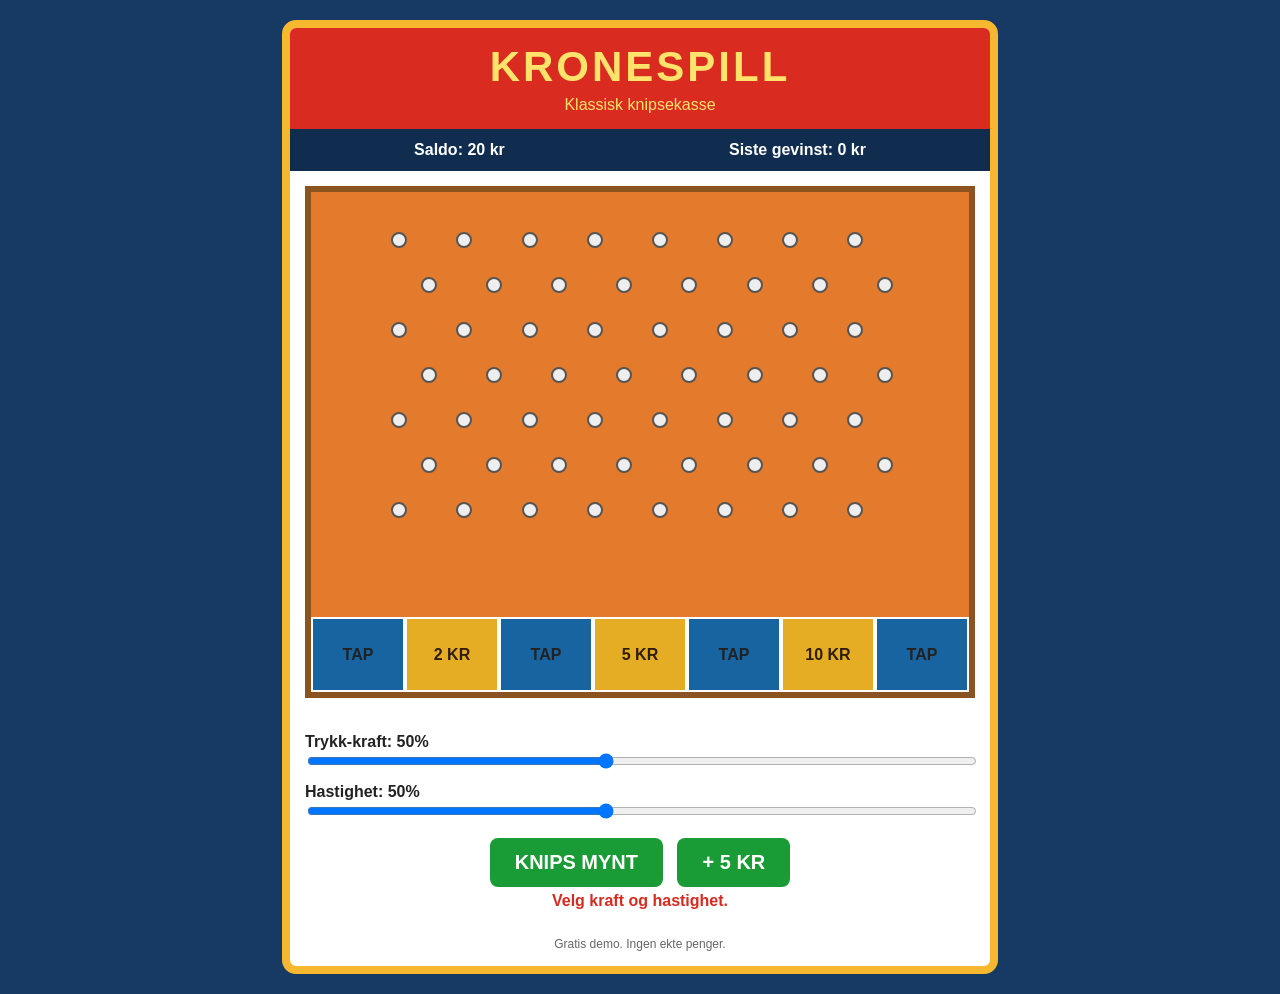
==== index.html @ 7154a2ed "Add files via upload" ====
<!DOCTYPE html>
<html lang="no">
<head>
<meta charset="UTF-8">
<meta name="viewport" content="width=device-width, initial-scale=1.0">
<title>Kronespill</title>
<style>
body{margin:0;background:#163a63;font-family:Arial,sans-serif;color:#fff;text-align:center}
.game{max-width:700px;margin:20px auto;background:#fff;border:8px solid #f5b82e;border-radius:14px;overflow:hidden;color:#222}
header{background:#d92b20;color:#ffe36b;padding:15px}
h1{margin:0;font-size:42px;letter-spacing:3px}
header p{margin:5px 0 0}
.info{display:flex;justify-content:space-around;background:#102d50;color:#fff;padding:12px;font-weight:bold}
.board{position:relative;margin:15px;background:#e47b2c;border:6px solid #8b531f;height:500px;overflow:hidden}
.pegs{position:absolute;left:5%;right:5%;top:35px;height:350px}
.peg{position:absolute;width:12px;height:12px;background:#eee;border:2px solid #555;border-radius:50%}
.coin{position:absolute;width:28px;height:28px;border-radius:50%;background:#e9bd39;border:3px solid #80580d;left:50%;top:15px;margin-left:-17px;display:none;z-index:5;font-size:14px;line-height:28px;color:#694509;font-weight:bold}
.slots{position:absolute;bottom:0;left:0;right:0;height:75px;display:flex}
.slot{flex:1;border:2px solid #fff;background:#1764a0;display:flex;align-items:center;justify-content:center;font-weight:bold;font-size:16px}
.slot.win{background:#e5ad24;color:#301d05}
.controls{padding:10px 15px 20px}
.control{margin:10px 0;text-align:left}
label{font-weight:bold;display:block}
input{width:100%}
button{border:0;border-radius:8px;background:#199b36;color:white;font-size:20px;font-weight:bold;padding:13px 25px;cursor:pointer;margin:5px}
button:hover{background:#147d2c}
button:disabled{background:#888}
#message{min-height:25px;font-weight:bold;color:#d52b20}
.small{font-size:12px;color:#666;padding:0 10px 15px}
</style>
</head>
<body>
<div class="game">
<header>
<h1>KRONESPILL</h1>
<p>Klassisk knipsekasse</p>
</header>

<div class="info">
<div>Saldo: <span id="money">20</span> kr</div>
<div>Siste gevinst: <span id="win">0</span> kr</div>
</div>

<div class="board" id="board">
<div class="pegs" id="pegs"></div>
<div class="coin" id="coin">1</div>
<div class="slots">
<div class="slot">TAP</div>
<div class="slot win">2 KR</div>
<div class="slot">TAP</div>
<div class="slot win">5 KR</div>
<div class="slot">TAP</div>
<div class="slot win">10 KR</div>
<div class="slot">TAP</div>
</div>
</div>

<div class="controls">
<div class="control">
<label for="force">Trykk-kraft: <span id="forceValue">50</span>%</label>
<input id="force" type="range" min="10" max="100" value="50">
</div>
<div class="control">
<label for="speed">Hastighet: <span id="speedValue">50</span>%</label>
<input id="speed" type="range" min="10" max="100" value="50">
</div>
<button id="play">KNIPS MYNT</button>
<button id="add">+ 5 KR</button>
<div id="message">Velg kraft og hastighet.</div>
</div>
<div class="small">Gratis demo. Ingen ekte penger.</div>
</div>

<script>
(function(){
var money=20,busy=false;
var moneyEl=document.getElementById("money");
var winEl=document.getElementById("win");
var msg=document.getElementById("message");
var coin=document.getElementById("coin");
var board=document.getElementById("board");
var force=document.getElementById("force");
var speed=document.getElementById("speed");
var play=document.getElementById("play");

for(var r=0;r<7;r++){
  for(var c=0;c<8;c++){
    var p=document.createElement("div");
    p.className="peg";
    p.style.left=(8+c*11+(r%2?5:0))+"%";
    p.style.top=(r*45+5)+"px";
    document.getElementById("pegs").appendChild(p);
  }
}

function update(){
  moneyEl.innerHTML=money;
  document.getElementById("forceValue").innerHTML=force.value;
  document.getElementById("speedValue").innerHTML=speed.value;
  play.disabled=busy || money<1;
}
force.oninput=speed.oninput=update;

document.getElementById("add").onclick=function(){
  money+=5;
  msg.innerHTML="Du fikk 5 prøvekr.";
  update();
};

play.onclick=function(){
  if(busy||money<1)return;
  money--;
  busy=true;
  winEl.innerHTML="0";
  msg.innerHTML="Mynten er på vei...";
  update();

  var x=50;
  var y=8;
  var vx=(Number(force.value)-50)/10;
  var fall=1.2+(Number(speed.value)/100)*2;
  coin.style.display="block";

  var timer=setInterval(function(){
    x+=vx;
    vx*=0.985;
    y+=fall;

    if(x<4){x=4;vx=Math.abs(vx)*0.7}
    if(x>96){x=96;vx=-Math.abs(vx)*0.7}

    coin.style.left=x+"%";
    coin.style.top=y+"%";

    if(y>=78){
      clearInterval(timer);
      finish(x);
    }
  },25);
};

function finish(x){
  var index=Math.floor(x/100*7);
  if(index<0)index=0;
  if(index>6)index=6;
  var values=[0,2,0,5,0,10,0];
  var value=values[index];
  money+=value;
  winEl.innerHTML=value;
  msg.innerHTML=value>0 ? "Gratulerer! Du vant "+value+" kr." : "TAP – prøv igjen!";
  coin.style.display="none";
  busy=false;
  update();
}

update();
})();
</script>
</body>
</html>
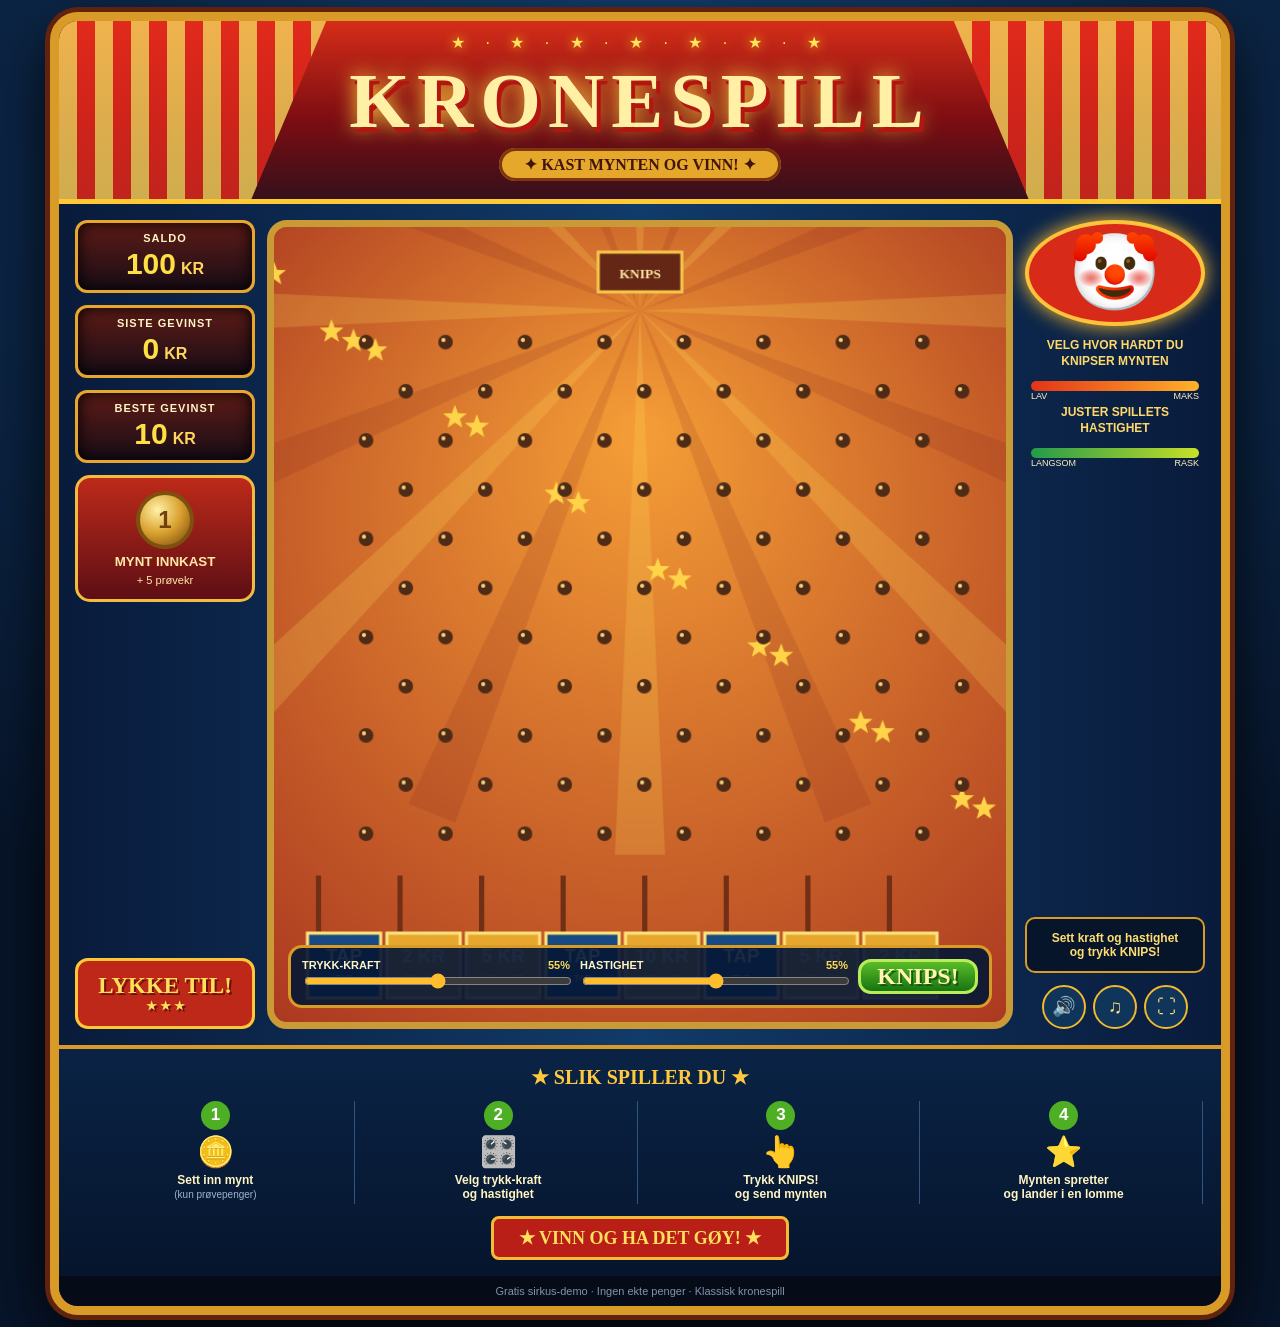
==== commit 59e878c4: "Add files via upload" ====
--- a/index.html
+++ b/index.html
@@ -1,160 +1,70 @@
-<!DOCTYPE html>
+<!doctype html>
 <html lang="no">
 <head>
-<meta charset="UTF-8">
-<meta name="viewport" content="width=device-width, initial-scale=1.0">
-<title>Kronespill</title>
-<style>
-body{margin:0;background:#163a63;font-family:Arial,sans-serif;color:#fff;text-align:center}
-.game{max-width:700px;margin:20px auto;background:#fff;border:8px solid #f5b82e;border-radius:14px;overflow:hidden;color:#222}
-header{background:#d92b20;color:#ffe36b;padding:15px}
-h1{margin:0;font-size:42px;letter-spacing:3px}
-header p{margin:5px 0 0}
-.info{display:flex;justify-content:space-around;background:#102d50;color:#fff;padding:12px;font-weight:bold}
-.board{position:relative;margin:15px;background:#e47b2c;border:6px solid #8b531f;height:500px;overflow:hidden}
-.pegs{position:absolute;left:5%;right:5%;top:35px;height:350px}
-.peg{position:absolute;width:12px;height:12px;background:#eee;border:2px solid #555;border-radius:50%}
-.coin{position:absolute;width:28px;height:28px;border-radius:50%;background:#e9bd39;border:3px solid #80580d;left:50%;top:15px;margin-left:-17px;display:none;z-index:5;font-size:14px;line-height:28px;color:#694509;font-weight:bold}
-.slots{position:absolute;bottom:0;left:0;right:0;height:75px;display:flex}
-.slot{flex:1;border:2px solid #fff;background:#1764a0;display:flex;align-items:center;justify-content:center;font-weight:bold;font-size:16px}
-.slot.win{background:#e5ad24;color:#301d05}
-.controls{padding:10px 15px 20px}
-.control{margin:10px 0;text-align:left}
-label{font-weight:bold;display:block}
-input{width:100%}
-button{border:0;border-radius:8px;background:#199b36;color:white;font-size:20px;font-weight:bold;padding:13px 25px;cursor:pointer;margin:5px}
-button:hover{background:#147d2c}
-button:disabled{background:#888}
-#message{min-height:25px;font-weight:bold;color:#d52b20}
-.small{font-size:12px;color:#666;padding:0 10px 15px}
-</style>
+<meta charset="utf-8">
+<meta name="viewport" content="width=device-width,initial-scale=1">
+<title>Kronespill – Sirkus</title>
+<link rel="stylesheet" href="style.css">
 </head>
 <body>
-<div class="game">
-<header>
-<h1>KRONESPILL</h1>
-<p>Klassisk knipsekasse</p>
-</header>
+<div class="lights"></div>
+<main class="cabinet">
+  <header class="marquee">
+    <div class="tent"></div>
+    <div class="bulbs">★ · ★ · ★ · ★ · ★ · ★ · ★</div>
+    <h1>KRONESPILL</h1>
+    <div class="subtitle">✦ KAST MYNTEN OG VINN! ✦</div>
+  </header>
 
-<div class="info">
-<div>Saldo: <span id="money">20</span> kr</div>
-<div>Siste gevinst: <span id="win">0</span> kr</div>
-</div>
+  <section class="content">
+    <aside class="side left">
+      <div class="display-card"><span>SALDO</span><b id="balance">100</b><em>KR</em></div>
+      <div class="display-card"><span>SISTE GEVINST</span><b id="lastWin">0</b><em>KR</em></div>
+      <div class="display-card"><span>BESTE GEVINST</span><b id="bestWin">10</b><em>KR</em></div>
+      <button class="coinbox" id="addCoin">
+        <span class="coin-icon">1</span>
+        <strong>MYNT INNKAST</strong>
+        <small>+ 5 prøvekr</small>
+      </button>
+      <div class="luck">LYKKE TIL!<small>★ ★ ★</small></div>
+    </aside>
 
-<div class="board" id="board">
-<div class="pegs" id="pegs"></div>
-<div class="coin" id="coin">1</div>
-<div class="slots">
-<div class="slot">TAP</div>
-<div class="slot win">2 KR</div>
-<div class="slot">TAP</div>
-<div class="slot win">5 KR</div>
-<div class="slot">TAP</div>
-<div class="slot win">10 KR</div>
-<div class="slot">TAP</div>
-</div>
-</div>
+    <section class="board-area">
+      <canvas id="board" width="700" height="760"></canvas>
+      <div class="board-controls">
+        <label>TRYKK-KRAFT <output id="forceOut">55%</output>
+          <input id="force" type="range" min="10" max="100" value="55">
+        </label>
+        <label>HASTIGHET <output id="speedOut">55%</output>
+          <input id="speed" type="range" min="10" max="100" value="55">
+        </label>
+        <button id="knips">KNIPS!</button>
+      </div>
+    </section>
 
-<div class="controls">
-<div class="control">
-<label for="force">Trykk-kraft: <span id="forceValue">50</span>%</label>
-<input id="force" type="range" min="10" max="100" value="50">
-</div>
-<div class="control">
-<label for="speed">Hastighet: <span id="speedValue">50</span>%</label>
-<input id="speed" type="range" min="10" max="100" value="50">
-</div>
-<button id="play">KNIPS MYNT</button>
-<button id="add">+ 5 KR</button>
-<div id="message">Velg kraft og hastighet.</div>
-</div>
-<div class="small">Gratis demo. Ingen ekte penger.</div>
-</div>
+    <aside class="side right">
+      <div class="clown" aria-hidden="true">🤡</div>
+      <div class="help">VELG HVOR HARDT DU<br>KNIPSER MYNTEN</div>
+      <div class="meter"><span>LAV</span><span>MAKS</span></div>
+      <div class="help">JUSTER SPILLETS<br>HASTIGHET</div>
+      <div class="meter green"><span>LANGSOM</span><span>RASK</span></div>
+      <div class="status" id="status">Sett kraft og hastighet<br>og trykk KNIPS!</div>
+      <div class="icons"><button id="sound">🔊</button><button id="music">♫</button><button id="full">⛶</button></div>
+    </aside>
+  </section>
 
-<script>
-(function(){
-var money=20,busy=false;
-var moneyEl=document.getElementById("money");
-var winEl=document.getElementById("win");
-var msg=document.getElementById("message");
-var coin=document.getElementById("coin");
-var board=document.getElementById("board");
-var force=document.getElementById("force");
-var speed=document.getElementById("speed");
-var play=document.getElementById("play");
-
-for(var r=0;r<7;r++){
-  for(var c=0;c<8;c++){
-    var p=document.createElement("div");
-    p.className="peg";
-    p.style.left=(8+c*11+(r%2?5:0))+"%";
-    p.style.top=(r*45+5)+"px";
-    document.getElementById("pegs").appendChild(p);
-  }
-}
-
-function update(){
-  moneyEl.innerHTML=money;
-  document.getElementById("forceValue").innerHTML=force.value;
-  document.getElementById("speedValue").innerHTML=speed.value;
-  play.disabled=busy || money<1;
-}
-force.oninput=speed.oninput=update;
-
-document.getElementById("add").onclick=function(){
-  money+=5;
-  msg.innerHTML="Du fikk 5 prøvekr.";
-  update();
-};
-
-play.onclick=function(){
-  if(busy||money<1)return;
-  money--;
-  busy=true;
-  winEl.innerHTML="0";
-  msg.innerHTML="Mynten er på vei...";
-  update();
-
-  var x=50;
-  var y=8;
-  var vx=(Number(force.value)-50)/10;
-  var fall=1.2+(Number(speed.value)/100)*2;
-  coin.style.display="block";
-
-  var timer=setInterval(function(){
-    x+=vx;
-    vx*=0.985;
-    y+=fall;
-
-    if(x<4){x=4;vx=Math.abs(vx)*0.7}
-    if(x>96){x=96;vx=-Math.abs(vx)*0.7}
-
-    coin.style.left=x+"%";
-    coin.style.top=y+"%";
-
-    if(y>=78){
-      clearInterval(timer);
-      finish(x);
-    }
-  },25);
-};
-
-function finish(x){
-  var index=Math.floor(x/100*7);
-  if(index<0)index=0;
-  if(index>6)index=6;
-  var values=[0,2,0,5,0,10,0];
-  var value=values[index];
-  money+=value;
-  winEl.innerHTML=value;
-  msg.innerHTML=value>0 ? "Gratulerer! Du vant "+value+" kr." : "TAP – prøv igjen!";
-  coin.style.display="none";
-  busy=false;
-  update();
-}
-
-update();
-})();
-</script>
+  <section class="howto">
+    <h2>★ SLIK SPILLER DU ★</h2>
+    <div class="steps">
+      <div><b>1</b><span>🪙</span><p>Sett inn mynt<br><small>(kun prøvepenger)</small></p></div>
+      <div><b>2</b><span>🎛️</span><p>Velg trykk-kraft<br>og hastighet</p></div>
+      <div><b>3</b><span>👆</span><p>Trykk KNIPS!<br>og send mynten</p></div>
+      <div><b>4</b><span>⭐</span><p>Mynten spretter<br>og lander i en lomme</p></div>
+    </div>
+    <div class="fun">★ VINN OG HA DET GØY! ★</div>
+  </section>
+  <footer>Gratis sirkus-demo · Ingen ekte penger · Klassisk kronespill</footer>
+</main>
+<script src="game.js"></script>
 </body>
 </html>
--- a/style.css
+++ b/style.css
@@ -0,0 +1 @@
+*{box-sizing:border-box}body{margin:0;background:radial-gradient(circle at 50% 15%,#174d88,#07152b 70%);color:#fff4c4;font-family:Arial,sans-serif;padding:12px;min-height:100vh}.cabinet{max-width:1180px;margin:auto;background:#07172e;border:9px solid #d99b27;border-radius:28px;box-shadow:0 0 0 5px #61220e,0 20px 70px #000;overflow:hidden}.marquee{position:relative;text-align:center;padding:12px 12px 18px;background:linear-gradient(#d52d18,#7d0d12 55%,#35101b);border-bottom:5px solid #ffc936}.marquee:before,.marquee:after{content:"";position:absolute;top:0;width:23%;height:100%;background:repeating-linear-gradient(90deg,#f6d45b 0 18px,#e3291c 18px 36px);opacity:.8}.marquee:before{left:0;clip-path:polygon(0 0,100% 0,72% 100%,0 100%)}.marquee:after{right:0;clip-path:polygon(0 0,100% 0,100% 100%,28% 100%)}.bulbs{position:relative;z-index:2;color:#ffe35a;text-shadow:0 0 12px #ffd21f;letter-spacing:8px}.marquee h1{position:relative;z-index:2;margin:4px 0 2px;font:900 clamp(40px,8vw,78px) Georgia,serif;letter-spacing:7px;color:#fff0a6;text-shadow:4px 5px 0 #b31611,0 0 20px #ffde42}.subtitle{position:relative;z-index:2;display:inline-block;background:#e5a82b;color:#42150c;padding:7px 25px;border-radius:30px;font:bold 16px Georgia;box-shadow:inset 0 0 0 3px #7e360f}.content{display:grid;grid-template-columns:180px minmax(400px,1fr) 180px;gap:12px;padding:16px;background:linear-gradient(90deg,#091b3b,#113b69,#091b3b)}.side{display:flex;flex-direction:column;gap:12px}.display-card{background:linear-gradient(#5e1c17,#170c16);border:3px solid #e7a72e;border-radius:12px;padding:9px;text-align:center;box-shadow:inset 0 0 15px #000}.display-card span{display:block;font-size:11px;font-weight:bold;letter-spacing:1px}.display-card b{font-size:30px;color:#ffe044;display:inline-block;margin-top:3px}.display-card em{font-style:normal;font-weight:bold;color:#ffd65b;margin-left:5px}.coinbox{border:3px solid #f2bd3e;border-radius:15px;background:linear-gradient(#bd2a19,#5d0e15);color:#ffe9a6;padding:13px;cursor:pointer}.coinbox strong{display:block;margin-top:5px}.coinbox small{display:block;margin-top:5px}.coin-icon{display:grid;place-items:center;margin:auto;width:58px;height:58px;border-radius:50%;background:radial-gradient(circle at 35% 30%,#fff2a7,#d89f2d 50%,#70400b);border:4px solid #7e5010;color:#71410c;font:bold 24px Arial}.luck{margin-top:auto;text-align:center;padding:12px;background:#bd2818;border:3px solid #ffc737;border-radius:13px;font:bold 23px Georgia;color:#ffe05b;text-shadow:2px 2px #70100d}.luck small{display:block;font-size:12px}.board-area{position:relative;background:#d27b2d;border:7px solid #c99a35;border-radius:20px;overflow:hidden;box-shadow:inset 0 0 25px #3d1a0c}.board-area canvas{display:block;width:100%;height:auto;background:#d77a2c}.board-controls{position:absolute;left:14px;right:14px;bottom:14px;display:grid;grid-template-columns:1fr 1fr 120px;gap:10px;padding:11px;background:#061735e8;border:3px solid #d99b27;border-radius:14px}.board-controls label{font-weight:bold;font-size:11px}.board-controls output{float:right;color:#ffdb55}.board-controls input{width:100%;accent-color:#ffbd2e}.board-controls button{background:linear-gradient(#58bd28,#187312);border:3px solid #b9ec58;color:#fff5ad;border-radius:13px;font:bold 24px Georgia;cursor:pointer;text-shadow:2px 2px #18590d}.board-controls button:disabled{opacity:.45}.clown{font-size:75px;text-align:center;background:#d72a19;border:4px solid #ffc23b;border-radius:50%;padding:5px;box-shadow:0 0 20px #ffbf2d}.help{text-align:center;font-weight:bold;font-size:12px;line-height:1.3;color:#ffd86c}.meter{height:8px;background:#b7261a;border:2px solid #f3b32c;border-radius:8px;display:flex;justify-content:space-between;margin:0 6px 2px;font-size:9px;padding-top:10px;border:0;background:linear-gradient(90deg,#e33418,#ffb22a)}.meter.green{background:linear-gradient(90deg,#239b49,#c8df28)}.status{margin-top:auto;text-align:center;padding:12px;background:#07152b;border:2px solid #d99b27;border-radius:10px;color:#ffdd71;font-weight:bold;font-size:12px}.icons{display:flex;justify-content:center;gap:7px}.icons button{width:44px;height:44px;border-radius:50%;border:2px solid #f4b92d;background:#10355b;color:#ffe07a;font-size:19px;cursor:pointer}.howto{background:linear-gradient(#0a2345,#06152d);border-top:4px solid #d99b27;padding:16px 18px;text-align:center}.howto h2{margin:0 0 12px;color:#ffc83d;font:700 20px Georgia}.steps{display:grid;grid-template-columns:repeat(4,1fr);gap:5px}.steps>div{border-right:1px solid #31557d;position:relative}.steps b{display:inline-grid;place-items:center;width:29px;height:29px;border-radius:50%;background:#4eaf24;color:#fff;font-size:17px}.steps span{display:block;font-size:30px;margin:4px}.steps p{margin:3px;font-weight:bold;font-size:12px}.steps small{font-weight:normal;color:#9fb4cc}.fun{display:inline-block;margin-top:12px;background:#b91f17;border:3px solid #f2bc37;border-radius:8px;padding:8px 25px;color:#ffe05c;font:bold 18px Georgia}footer{text-align:center;background:#050c18;color:#8294ab;padding:9px;font-size:11px}@media(max-width:850px){.content{grid-template-columns:1fr}.side{display:grid;grid-template-columns:repeat(3,1fr)}.coinbox,.luck{grid-column:span 3}.clown{display:none}.status{margin-top:0}.steps{grid-template-columns:repeat(2,1fr)}.board-controls{grid-template-columns:1fr 1fr}.board-controls button{grid-column:span 2}}@media(max-width:520px){.content{padding:8px}.side{grid-template-columns:1fr 1fr}.display-card:nth-child(3){grid-column:span 2}.steps{grid-template-columns:1fr 1fr}.marquee h1{letter-spacing:2px}.board-controls{position:relative;left:auto;right:auto;bottom:auto;margin:8px}.board-area canvas{min-height:500px;object-fit:cover}.board-controls label{font-size:10px}}
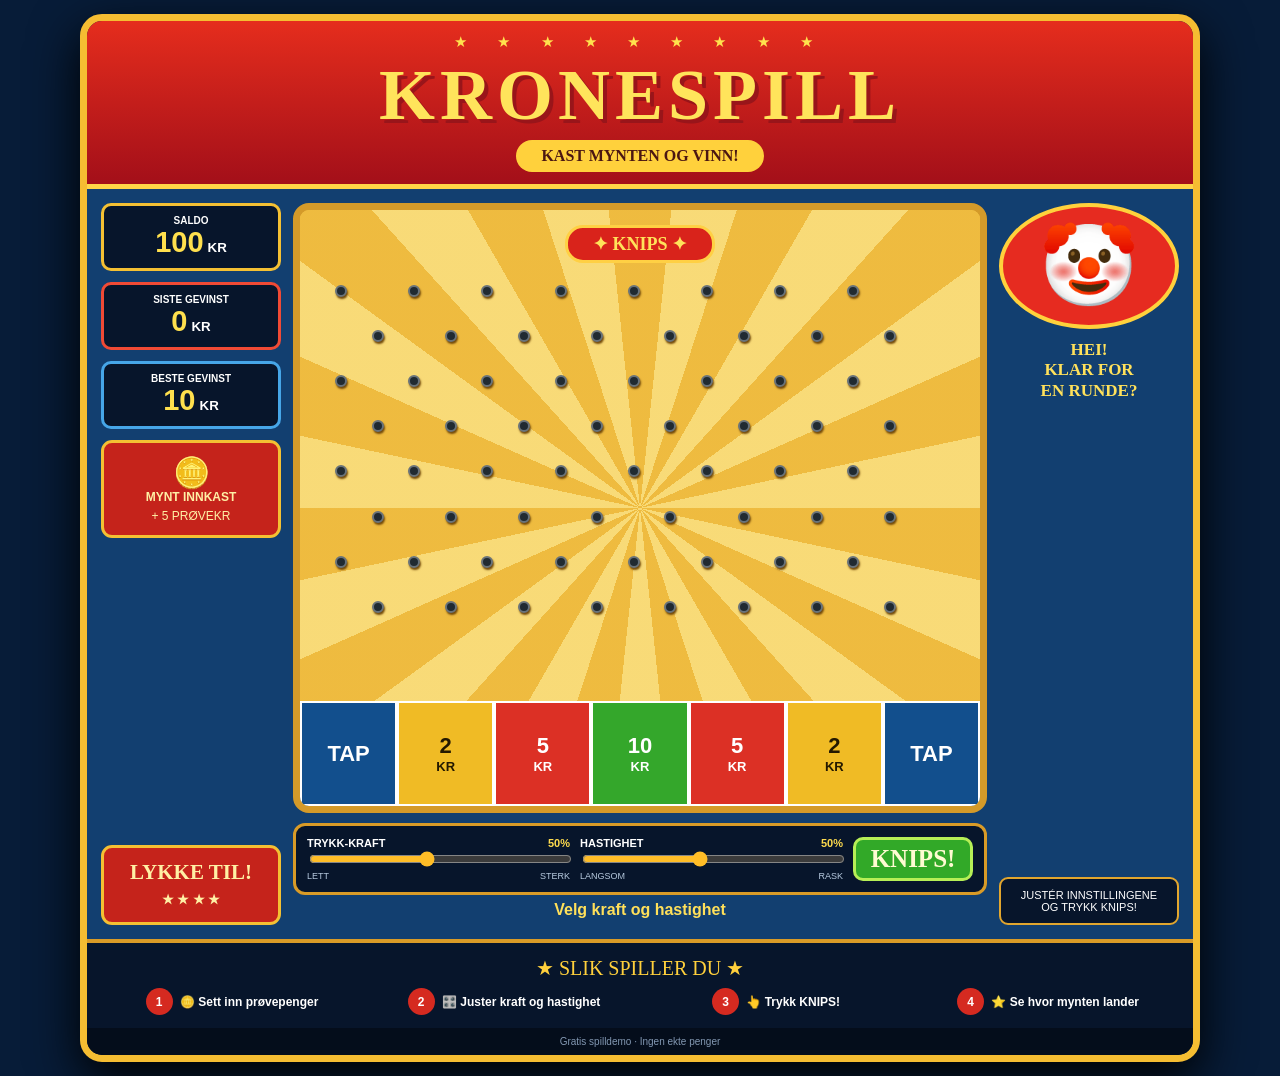
==== commit c0a52f4a: "Add files via upload" ====
--- a/index.html
+++ b/index.html
@@ -2,68 +2,70 @@
 <html lang="no">
 <head>
 <meta charset="utf-8">
-<meta name="viewport" content="width=device-width,initial-scale=1">
+<meta name="viewport" content="width=device-width, initial-scale=1">
 <title>Kronespill – Sirkus</title>
 <link rel="stylesheet" href="style.css">
 </head>
 <body>
-<div class="lights"></div>
-<main class="cabinet">
+<main class="machine">
   <header class="marquee">
-    <div class="tent"></div>
-    <div class="bulbs">★ · ★ · ★ · ★ · ★ · ★ · ★</div>
+    <div class="bulbs">★ ★ ★ ★ ★ ★ ★ ★ ★</div>
     <h1>KRONESPILL</h1>
-    <div class="subtitle">✦ KAST MYNTEN OG VINN! ✦</div>
+    <div class="ribbon">KAST MYNTEN OG VINN!</div>
   </header>
 
-  <section class="content">
-    <aside class="side left">
-      <div class="display-card"><span>SALDO</span><b id="balance">100</b><em>KR</em></div>
-      <div class="display-card"><span>SISTE GEVINST</span><b id="lastWin">0</b><em>KR</em></div>
-      <div class="display-card"><span>BESTE GEVINST</span><b id="bestWin">10</b><em>KR</em></div>
-      <button class="coinbox" id="addCoin">
-        <span class="coin-icon">1</span>
-        <strong>MYNT INNKAST</strong>
-        <small>+ 5 prøvekr</small>
-      </button>
-      <div class="luck">LYKKE TIL!<small>★ ★ ★</small></div>
+  <div class="layout">
+    <aside class="panel left">
+      <div class="score"><span>SALDO</span><strong id="money">100</strong><small>KR</small></div>
+      <div class="score red"><span>SISTE GEVINST</span><strong id="win">0</strong><small>KR</small></div>
+      <div class="score blue"><span>BESTE GEVINST</span><strong id="best">10</strong><small>KR</small></div>
+      <button id="add" class="coinButton">🪙<b>MYNT INNKAST</b><small>+ 5 PRØVEKR</small></button>
+      <div class="luck">LYKKE TIL!<br><span>★ ★ ★ ★</span></div>
     </aside>
 
-    <section class="board-area">
-      <canvas id="board" width="700" height="760"></canvas>
-      <div class="board-controls">
-        <label>TRYKK-KRAFT <output id="forceOut">55%</output>
-          <input id="force" type="range" min="10" max="100" value="55">
-        </label>
-        <label>HASTIGHET <output id="speedOut">55%</output>
-          <input id="speed" type="range" min="10" max="100" value="55">
-        </label>
-        <button id="knips">KNIPS!</button>
+    <section class="game">
+      <div class="board" id="board">
+        <div class="title">✦ KNIPS ✦</div>
+        <div id="pegs"></div>
+        <div id="coin">1</div>
+        <div class="slots">
+          <div>TAP</div><div class="yellow">2<br><small>KR</small></div>
+          <div class="redslot">5<br><small>KR</small></div><div class="green">10<br><small>KR</small></div>
+          <div class="redslot">5<br><small>KR</small></div><div class="yellow">2<br><small>KR</small></div><div>TAP</div>
+        </div>
       </div>
+
+      <div class="controls">
+        <div class="slider">
+          <label>TRYKK-KRAFT <output id="forceValue">50%</output></label>
+          <input id="force" type="range" min="10" max="100" value="50">
+          <small>LETT <span>STERK</span></small>
+        </div>
+        <div class="slider">
+          <label>HASTIGHET <output id="speedValue">50%</output></label>
+          <input id="speed" type="range" min="10" max="100" value="50">
+          <small>LANGSOM <span>RASK</span></small>
+        </div>
+        <button id="play" class="knips">KNIPS!</button>
+      </div>
+      <div id="message" class="message">Velg kraft og hastighet</div>
     </section>
 
-    <aside class="side right">
-      <div class="clown" aria-hidden="true">🤡</div>
-      <div class="help">VELG HVOR HARDT DU<br>KNIPSER MYNTEN</div>
-      <div class="meter"><span>LAV</span><span>MAKS</span></div>
-      <div class="help">JUSTER SPILLETS<br>HASTIGHET</div>
-      <div class="meter green"><span>LANGSOM</span><span>RASK</span></div>
-      <div class="status" id="status">Sett kraft og hastighet<br>og trykk KNIPS!</div>
-      <div class="icons"><button id="sound">🔊</button><button id="music">♫</button><button id="full">⛶</button></div>
+    <aside class="panel right">
+      <div class="clown">🤡</div>
+      <div class="clownText">HEI!<br>KLAR FOR<br>EN RUNDE?</div>
+      <div class="tip">JUSTÉR INNSTILLINGENE<br>OG TRYKK KNIPS!</div>
     </aside>
-  </section>
+  </div>
 
   <section class="howto">
     <h2>★ SLIK SPILLER DU ★</h2>
-    <div class="steps">
-      <div><b>1</b><span>🪙</span><p>Sett inn mynt<br><small>(kun prøvepenger)</small></p></div>
-      <div><b>2</b><span>🎛️</span><p>Velg trykk-kraft<br>og hastighet</p></div>
-      <div><b>3</b><span>👆</span><p>Trykk KNIPS!<br>og send mynten</p></div>
-      <div><b>4</b><span>⭐</span><p>Mynten spretter<br>og lander i en lomme</p></div>
-    </div>
-    <div class="fun">★ VINN OG HA DET GØY! ★</div>
+    <div><b>1</b> 🪙 Sett inn prøvepenger</div>
+    <div><b>2</b> 🎛️ Juster kraft og hastighet</div>
+    <div><b>3</b> 👆 Trykk KNIPS!</div>
+    <div><b>4</b> ⭐ Se hvor mynten lander</div>
   </section>
-  <footer>Gratis sirkus-demo · Ingen ekte penger · Klassisk kronespill</footer>
+  <footer>Gratis spilldemo · Ingen ekte penger</footer>
 </main>
 <script src="game.js"></script>
 </body>
--- a/style.css
+++ b/style.css
@@ -1 +1,33 @@
-*{box-sizing:border-box}body{margin:0;background:radial-gradient(circle at 50% 15%,#174d88,#07152b 70%);color:#fff4c4;font-family:Arial,sans-serif;padding:12px;min-height:100vh}.cabinet{max-width:1180px;margin:auto;background:#07172e;border:9px solid #d99b27;border-radius:28px;box-shadow:0 0 0 5px #61220e,0 20px 70px #000;overflow:hidden}.marquee{position:relative;text-align:center;padding:12px 12px 18px;background:linear-gradient(#d52d18,#7d0d12 55%,#35101b);border-bottom:5px solid #ffc936}.marquee:before,.marquee:after{content:"";position:absolute;top:0;width:23%;height:100%;background:repeating-linear-gradient(90deg,#f6d45b 0 18px,#e3291c 18px 36px);opacity:.8}.marquee:before{left:0;clip-path:polygon(0 0,100% 0,72% 100%,0 100%)}.marquee:after{right:0;clip-path:polygon(0 0,100% 0,100% 100%,28% 100%)}.bulbs{position:relative;z-index:2;color:#ffe35a;text-shadow:0 0 12px #ffd21f;letter-spacing:8px}.marquee h1{position:relative;z-index:2;margin:4px 0 2px;font:900 clamp(40px,8vw,78px) Georgia,serif;letter-spacing:7px;color:#fff0a6;text-shadow:4px 5px 0 #b31611,0 0 20px #ffde42}.subtitle{position:relative;z-index:2;display:inline-block;background:#e5a82b;color:#42150c;padding:7px 25px;border-radius:30px;font:bold 16px Georgia;box-shadow:inset 0 0 0 3px #7e360f}.content{display:grid;grid-template-columns:180px minmax(400px,1fr) 180px;gap:12px;padding:16px;background:linear-gradient(90deg,#091b3b,#113b69,#091b3b)}.side{display:flex;flex-direction:column;gap:12px}.display-card{background:linear-gradient(#5e1c17,#170c16);border:3px solid #e7a72e;border-radius:12px;padding:9px;text-align:center;box-shadow:inset 0 0 15px #000}.display-card span{display:block;font-size:11px;font-weight:bold;letter-spacing:1px}.display-card b{font-size:30px;color:#ffe044;display:inline-block;margin-top:3px}.display-card em{font-style:normal;font-weight:bold;color:#ffd65b;margin-left:5px}.coinbox{border:3px solid #f2bd3e;border-radius:15px;background:linear-gradient(#bd2a19,#5d0e15);color:#ffe9a6;padding:13px;cursor:pointer}.coinbox strong{display:block;margin-top:5px}.coinbox small{display:block;margin-top:5px}.coin-icon{display:grid;place-items:center;margin:auto;width:58px;height:58px;border-radius:50%;background:radial-gradient(circle at 35% 30%,#fff2a7,#d89f2d 50%,#70400b);border:4px solid #7e5010;color:#71410c;font:bold 24px Arial}.luck{margin-top:auto;text-align:center;padding:12px;background:#bd2818;border:3px solid #ffc737;border-radius:13px;font:bold 23px Georgia;color:#ffe05b;text-shadow:2px 2px #70100d}.luck small{display:block;font-size:12px}.board-area{position:relative;background:#d27b2d;border:7px solid #c99a35;border-radius:20px;overflow:hidden;box-shadow:inset 0 0 25px #3d1a0c}.board-area canvas{display:block;width:100%;height:auto;background:#d77a2c}.board-controls{position:absolute;left:14px;right:14px;bottom:14px;display:grid;grid-template-columns:1fr 1fr 120px;gap:10px;padding:11px;background:#061735e8;border:3px solid #d99b27;border-radius:14px}.board-controls label{font-weight:bold;font-size:11px}.board-controls output{float:right;color:#ffdb55}.board-controls input{width:100%;accent-color:#ffbd2e}.board-controls button{background:linear-gradient(#58bd28,#187312);border:3px solid #b9ec58;color:#fff5ad;border-radius:13px;font:bold 24px Georgia;cursor:pointer;text-shadow:2px 2px #18590d}.board-controls button:disabled{opacity:.45}.clown{font-size:75px;text-align:center;background:#d72a19;border:4px solid #ffc23b;border-radius:50%;padding:5px;box-shadow:0 0 20px #ffbf2d}.help{text-align:center;font-weight:bold;font-size:12px;line-height:1.3;color:#ffd86c}.meter{height:8px;background:#b7261a;border:2px solid #f3b32c;border-radius:8px;display:flex;justify-content:space-between;margin:0 6px 2px;font-size:9px;padding-top:10px;border:0;background:linear-gradient(90deg,#e33418,#ffb22a)}.meter.green{background:linear-gradient(90deg,#239b49,#c8df28)}.status{margin-top:auto;text-align:center;padding:12px;background:#07152b;border:2px solid #d99b27;border-radius:10px;color:#ffdd71;font-weight:bold;font-size:12px}.icons{display:flex;justify-content:center;gap:7px}.icons button{width:44px;height:44px;border-radius:50%;border:2px solid #f4b92d;background:#10355b;color:#ffe07a;font-size:19px;cursor:pointer}.howto{background:linear-gradient(#0a2345,#06152d);border-top:4px solid #d99b27;padding:16px 18px;text-align:center}.howto h2{margin:0 0 12px;color:#ffc83d;font:700 20px Georgia}.steps{display:grid;grid-template-columns:repeat(4,1fr);gap:5px}.steps>div{border-right:1px solid #31557d;position:relative}.steps b{display:inline-grid;place-items:center;width:29px;height:29px;border-radius:50%;background:#4eaf24;color:#fff;font-size:17px}.steps span{display:block;font-size:30px;margin:4px}.steps p{margin:3px;font-weight:bold;font-size:12px}.steps small{font-weight:normal;color:#9fb4cc}.fun{display:inline-block;margin-top:12px;background:#b91f17;border:3px solid #f2bc37;border-radius:8px;padding:8px 25px;color:#ffe05c;font:bold 18px Georgia}footer{text-align:center;background:#050c18;color:#8294ab;padding:9px;font-size:11px}@media(max-width:850px){.content{grid-template-columns:1fr}.side{display:grid;grid-template-columns:repeat(3,1fr)}.coinbox,.luck{grid-column:span 3}.clown{display:none}.status{margin-top:0}.steps{grid-template-columns:repeat(2,1fr)}.board-controls{grid-template-columns:1fr 1fr}.board-controls button{grid-column:span 2}}@media(max-width:520px){.content{padding:8px}.side{grid-template-columns:1fr 1fr}.display-card:nth-child(3){grid-column:span 2}.steps{grid-template-columns:1fr 1fr}.marquee h1{letter-spacing:2px}.board-controls{position:relative;left:auto;right:auto;bottom:auto;margin:8px}.board-area canvas{min-height:500px;object-fit:cover}.board-controls label{font-size:10px}}
+*{box-sizing:border-box}
+body{margin:0;padding:14px;background:#071c38;font-family:Arial,sans-serif;color:#fff}
+.machine{max-width:1120px;margin:auto;background:#0b2445;border:7px solid #f5bd32;border-radius:22px;overflow:hidden;box-shadow:0 18px 50px #000}
+.marquee{text-align:center;padding:12px;background:linear-gradient(180deg,#e52d1d,#a30f19);border-bottom:5px solid #ffd447}
+.bulbs{color:#ffe24d;letter-spacing:13px;font-size:15px}
+h1{margin:3px 0;color:#ffe45b;font:900 clamp(40px,7vw,72px) Georgia;text-shadow:4px 4px #99151a;letter-spacing:5px}
+.ribbon{display:inline-block;padding:7px 25px;background:#ffd13c;color:#4b1712;border-radius:20px;font:bold 16px Georgia}
+.layout{display:grid;grid-template-columns:180px 1fr 180px;gap:12px;padding:14px;background:#123f70}
+.panel{display:flex;flex-direction:column;gap:11px}
+.score{background:#07152b;border:3px solid #f4c033;border-radius:10px;padding:9px;text-align:center}
+.score.red{border-color:#f04a35}.score.blue{border-color:#46a6e8}
+.score span{display:block;font-size:10px;font-weight:bold}.score strong{font-size:29px;color:#ffe04d}.score small{font-weight:bold;margin-left:4px}
+.coinButton,.luck{border:3px solid #f4c033;border-radius:11px;background:#c5231b;color:#fff0a5;padding:12px;text-align:center;cursor:pointer}
+.coinButton{font-size:30px}.coinButton b,.coinButton small{display:block;font-size:12px}.coinButton small{margin-top:5px}
+.luck{margin-top:auto;font:bold 21px Georgia}.luck span{font-size:13px}
+.game{min-width:0}.board{height:610px;position:relative;overflow:hidden;border:7px solid #d49a29;border-radius:16px;background:#f5c84d}
+.board:before{content:"";position:absolute;inset:0;background:repeating-conic-gradient(from 270deg at 50% 50%,#f9df82 0 12deg,#edb83c 12deg 24deg);opacity:.8}
+.title{position:absolute;top:15px;left:50%;transform:translateX(-50%);z-index:2;background:#d9231b;color:#ffe35a;border:3px solid #ffd044;border-radius:18px;padding:5px 25px;font:bold 18px Georgia}
+#pegs{position:absolute;inset:75px 35px 145px}
+.peg{position:absolute;width:12px;height:12px;border-radius:50%;background:#202a31;border:2px solid #69737a;box-shadow:1px 2px 2px #70480a}
+#coin{display:none;position:absolute;z-index:4;width:30px;height:30px;border-radius:50%;background:radial-gradient(circle at 30% 25%,#fff2a2,#dfaa2d 55%,#85510b);border:3px solid #75490b;color:#71430b;font-weight:bold;line-height:24px;text-align:center}
+.slots{position:absolute;bottom:0;left:0;right:0;height:105px;display:flex;z-index:3}
+.slots div{flex:1;border:2px solid #fff;background:#124f8d;color:#fff;display:flex;flex-direction:column;justify-content:center;align-items:center;font:bold 22px Arial}
+.slots .yellow{background:#f0bb25;color:#241900}.slots .redslot{background:#dc3025}.slots .green{background:#34a72b}
+.slots small{font-size:13px}.controls{display:grid;grid-template-columns:1fr 1fr 120px;gap:10px;margin-top:10px;background:#07152b;border:3px solid #d99b27;border-radius:12px;padding:11px}
+.slider label{display:block;font-size:11px;font-weight:bold}.slider output{float:right;color:#ffdc4e}.slider input{width:100%;accent-color:#ffbd27}.slider small{display:flex;justify-content:space-between;font-size:9px;color:#b8cbe0}
+.knips{border:3px solid #b6ef56;border-radius:10px;background:#32a928;color:#fffbd2;font:bold 25px Georgia;cursor:pointer}.knips:disabled{background:#777;border-color:#aaa}
+.message{text-align:center;min-height:25px;padding:6px;color:#ffe05a;font-weight:bold}
+.clown{font-size:80px;text-align:center;background:#e62b20;border:4px solid #ffd13c;border-radius:50%;padding:12px}.clownText{text-align:center;color:#ffe15b;font:bold 17px Georgia;line-height:1.2}.tip{text-align:center;margin-top:auto;background:#07152b;border:2px solid #e2a62e;border-radius:9px;padding:10px;font-size:11px}
+.howto{display:grid;grid-template-columns:repeat(4,1fr);gap:8px;padding:13px;background:#07152b;text-align:center;border-top:4px solid #d99b27}.howto h2{grid-column:1/-1;margin:0;color:#ffd03c;font:20px Georgia}.howto div{font-size:12px;font-weight:bold}.howto b{display:inline-grid;place-items:center;background:#d52a20;border-radius:50%;width:27px;height:27px;margin-right:4px}
+footer{text-align:center;padding:8px;background:#040d1b;color:#8398b2;font-size:10px}
+@media(max-width:800px){.layout{grid-template-columns:1fr}.panel{display:grid;grid-template-columns:repeat(3,1fr)}.coinButton,.luck{margin:0}.right{display:none}.controls{grid-template-columns:1fr 1fr}.knips{grid-column:1/-1}.board{height:560px}}
+@media(max-width:500px){body{padding:4px}.layout{padding:7px}.panel{grid-template-columns:1fr 1fr}.score.blue{grid-column:1/-1}.board{height:500px}.howto{grid-template-columns:1fr 1fr}.bulbs{letter-spacing:4px}}
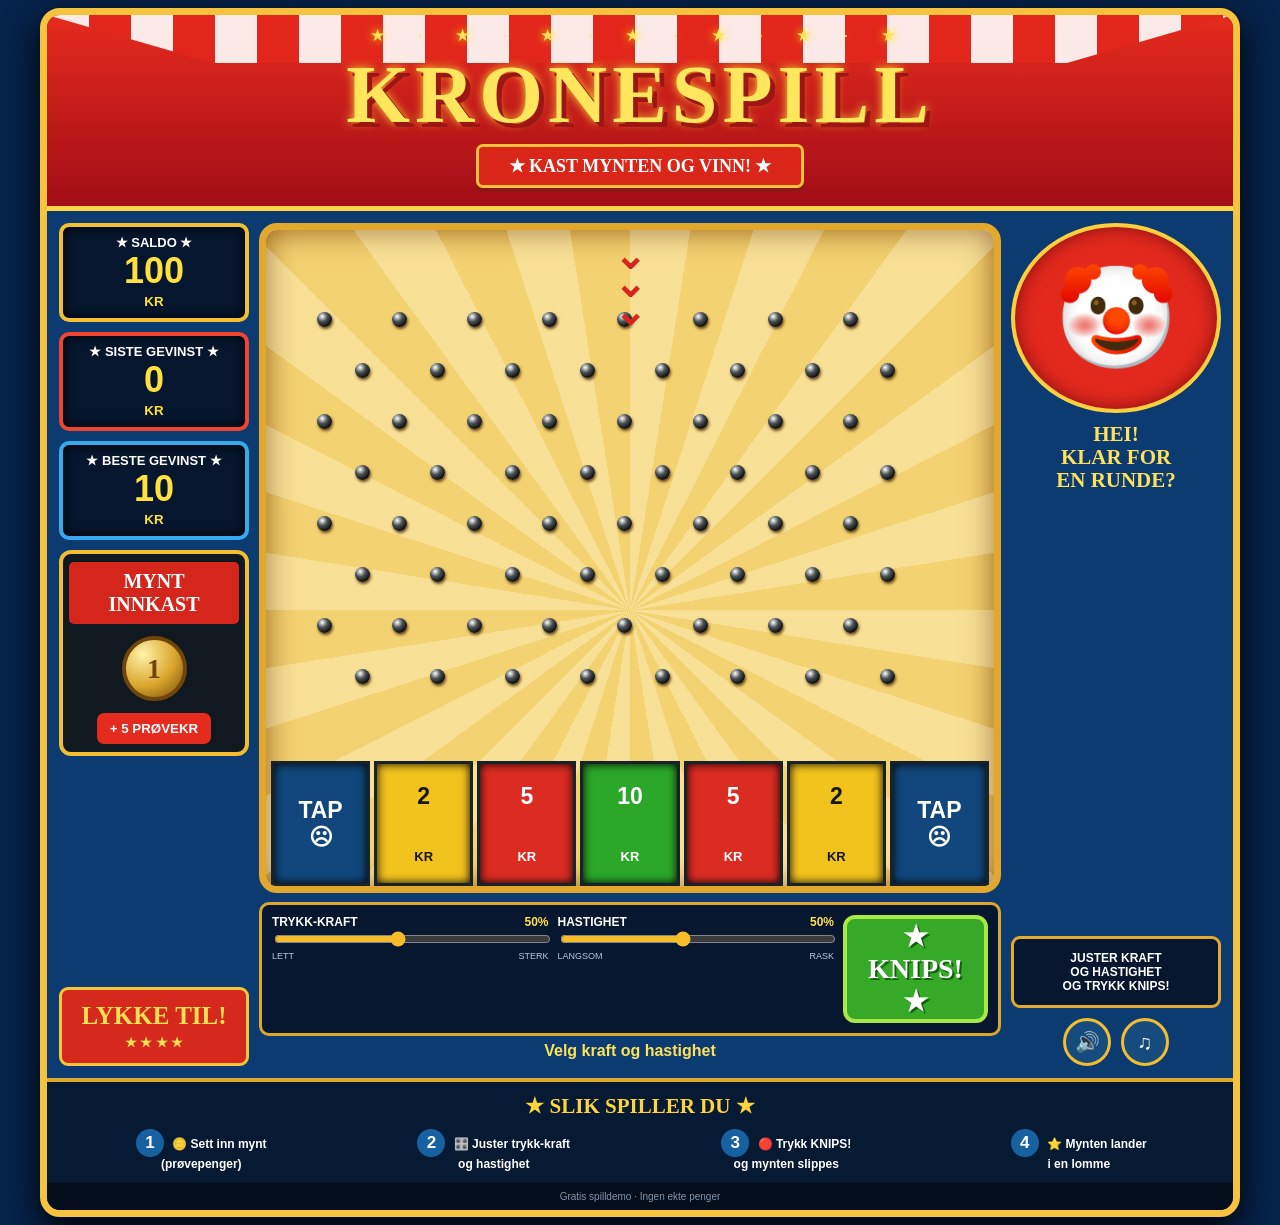
==== commit 59242973: "Add files via upload" ====
--- a/index.html
+++ b/index.html
@@ -1,72 +1,172 @@
-<!doctype html>
+<!DOCTYPE html>
 <html lang="no">
 <head>
-<meta charset="utf-8">
-<meta name="viewport" content="width=device-width, initial-scale=1">
+<meta charset="UTF-8">
+<meta name="viewport" content="width=device-width,initial-scale=1">
 <title>Kronespill – Sirkus</title>
-<link rel="stylesheet" href="style.css">
+<style>
+*{box-sizing:border-box}
+html,body{margin:0;min-height:100%;font-family:Arial,sans-serif}
+body{background:#06234b;color:#fff;padding:8px}
+.machine{width:min(1200px,100%);margin:auto;background:#092956;border:7px solid #f5c33d;border-radius:20px;overflow:hidden;box-shadow:0 12px 35px #000}
+.marquee{position:relative;text-align:center;background:linear-gradient(#e52b1d,#a20d17);padding:10px 15px 18px;border-bottom:5px solid #ffd447}
+.marquee:before{content:"";position:absolute;left:0;right:0;top:0;height:48px;background:repeating-linear-gradient(90deg,#fff 0 42px,#e3261b 42px 84px);opacity:.9;clip-path:polygon(0 0,100% 0,86% 100%,14% 100%)}
+.lights{position:relative;color:#ffe35b;font-size:17px;letter-spacing:14px;text-shadow:0 0 10px #fff000}
+h1{position:relative;margin:2px 0;color:#ffe65c;font:900 clamp(42px,7vw,82px) Georgia,serif;letter-spacing:5px;text-shadow:5px 5px #9c1714,0 0 10px #ffdc37}
+.ribbon{position:relative;display:inline-block;background:#d92619;border:3px solid #f8c33b;padding:8px 30px;border-radius:7px;font:bold 18px Georgia;box-shadow:0 4px 0 #8c1714}
+.layout{display:grid;grid-template-columns:190px minmax(450px,1fr) 210px;gap:10px;padding:12px;background:#0b3b70}
+.panel{display:flex;flex-direction:column;gap:10px}
+.card{background:#06162e;border:4px solid #f3bf31;border-radius:10px;padding:8px;text-align:center;box-shadow:inset 0 0 12px #000}
+.card.red{border-color:#ef4430}.card.blue{border-color:#39a9ed}
+.card .label{font-weight:bold;font-size:13px;color:#fff}.card .value{font-size:36px;font-weight:900;color:#ffe03c}.card small{font-weight:bold;color:#ffe03c}
+.coinbox{background:#101820;border:4px solid #f2bd31;border-radius:12px;min-height:170px;text-align:center;padding:8px;color:#fff}
+.coinbox h3{margin:0 -2px 8px;background:#d5261b;padding:8px;border-radius:5px;font:700 20px Georgia}
+.coin{width:65px;height:65px;margin:12px auto;border-radius:50%;background:radial-gradient(circle at 30% 25%,#fff3aa,#d9a52c 55%,#71470a);border:4px solid #70450b;color:#70450b;font:bold 28px Georgia;display:grid;place-items:center}
+.coinbox button{background:#e52a1e;color:white;border:0;border-radius:7px;padding:8px 13px;font-weight:bold;cursor:pointer}
+.luck{margin-top:auto;background:#d6291d;border:3px solid #f6c53a;border-radius:9px;padding:12px;text-align:center;font:bold 25px Georgia;color:#ffe052}
+.luck small{display:block;font-size:13px;margin-top:5px}
+.game{min-width:0}
+.board{height:670px;position:relative;overflow:hidden;border:7px solid #e1a82d;border-radius:18px;background:#f6d778;box-shadow:inset 0 0 30px #8b5818}
+.board:before{content:"";position:absolute;inset:0;background:repeating-conic-gradient(from 270deg at 50% 58%,rgba(255,255,255,.22) 0 9deg,rgba(206,151,35,.08) 9deg 18deg)}
+.chute{position:absolute;top:12px;left:50%;transform:translateX(-50%);z-index:3;color:#d5251c;font-size:38px;font-weight:900;line-height:28px;text-align:center}
+#pegs{position:absolute;left:7%;right:7%;top:82px;height:425px}
+.peg{position:absolute;width:15px;height:15px;border-radius:50%;background:radial-gradient(circle at 35% 30%,#fff,#4d5457 35%,#111 70%);box-shadow:1px 2px 3px #674615}
+#coinGame{display:none;position:absolute;z-index:8;width:34px;height:34px;border-radius:50%;background:radial-gradient(circle at 30% 25%,#fff5a7,#dca82d 55%,#75480a);border:3px solid #70450a;color:#6a420b;text-align:center;line-height:28px;font-weight:bold}
+.slots{position:absolute;bottom:0;left:0;right:0;height:125px;display:flex;z-index:5;padding:0 3px}
+.slot{flex:1;margin:0 2px;border:3px solid #18222a;background:#11477d;color:white;display:grid;place-items:center;text-align:center;font-size:23px;font-weight:900;box-shadow:inset 0 0 10px #000}
+.slot.yellow{background:#f2c21d;color:#161616}.slot.red{background:#db2c22}.slot.green{background:#2ba82a}
+.slot small{font-size:13px}
+.controls{display:grid;grid-template-columns:1fr 1fr 145px;gap:9px;margin-top:9px;background:#06172f;border:3px solid #dca72d;border-radius:10px;padding:10px}
+.control label{display:block;font-size:12px;font-weight:bold}.control output{float:right;color:#ffdf4e}
+.control input{width:100%;accent-color:#f6bd28}.scale{display:flex;justify-content:space-between;font-size:9px;color:#b9cbe0}
+.knips{background:#36aa28;border:4px solid #a9e847;border-radius:12px;color:white;font:bold 28px Georgia;cursor:pointer;text-shadow:2px 2px #12600e}
+.knips:disabled{background:#777;border-color:#aaa}
+.message{text-align:center;min-height:28px;padding:6px;color:#ffe25b;font-weight:bold}
+.clown{background:#e3291d;border:4px solid #ffd03d;border-radius:50%;height:190px;display:grid;place-items:center;font-size:100px;box-shadow:inset 0 0 18px #7f1012}
+.clownText{text-align:center;color:#ffe15a;font:bold 21px Georgia;line-height:1.1}
+.tip{margin-top:auto;background:#06172f;border:3px solid #e2aa2f;border-radius:9px;padding:12px;text-align:center;font-weight:bold;font-size:12px;color:#fff}
+.icons{display:flex;justify-content:center;gap:10px}.icons button{width:48px;height:48px;border-radius:50%;border:3px solid #f2bd31;background:#164b7d;color:#fff;font-size:20px;cursor:pointer}
+.instructions{background:#071a33;border-top:4px solid #dca72d;padding:12px;text-align:center}
+.instructions h2{margin:0 0 10px;color:#ffd33e;font:700 21px Georgia}
+.steps{display:grid;grid-template-columns:repeat(4,1fr);gap:8px}.step{font-size:12px;font-weight:bold}.step b{display:inline-grid;place-items:center;width:28px;height:28px;border-radius:50%;background:#1761a0;font-size:17px;margin-right:5px}
+footer{text-align:center;background:#030d1c;color:#8096b1;padding:8px;font-size:10px}
+
+@media(max-width:900px){.layout{grid-template-columns:1fr}.panel.left{display:grid;grid-template-columns:repeat(3,1fr)}.coinbox,.luck{margin-top:0}.panel.right{display:none}.board{height:600px}.controls{grid-template-columns:1fr 1fr}.knips{grid-column:1/-1}}
+@media(max-width:520px){body{padding:3px}.machine{border-width:4px}.layout{padding:6px}.panel.left{grid-template-columns:1fr 1fr}.card.blue{grid-column:1/-1}.board{height:500px}.steps{grid-template-columns:1fr 1fr}h1{letter-spacing:1px}.ribbon{font-size:14px;padding:6px 15px}}
+</style>
 </head>
 <body>
-<main class="machine">
-  <header class="marquee">
-    <div class="bulbs">★ ★ ★ ★ ★ ★ ★ ★ ★</div>
-    <h1>KRONESPILL</h1>
-    <div class="ribbon">KAST MYNTEN OG VINN!</div>
-  </header>
+<div class="machine">
+<header class="marquee">
+<div class="lights">★ · ★ · ★ · ★ · ★ · ★ · ★</div>
+<h1>KRONESPILL</h1>
+<div class="ribbon">★ KAST MYNTEN OG VINN! ★</div>
+</header>
 
-  <div class="layout">
-    <aside class="panel left">
-      <div class="score"><span>SALDO</span><strong id="money">100</strong><small>KR</small></div>
-      <div class="score red"><span>SISTE GEVINST</span><strong id="win">0</strong><small>KR</small></div>
-      <div class="score blue"><span>BESTE GEVINST</span><strong id="best">10</strong><small>KR</small></div>
-      <button id="add" class="coinButton">🪙<b>MYNT INNKAST</b><small>+ 5 PRØVEKR</small></button>
-      <div class="luck">LYKKE TIL!<br><span>★ ★ ★ ★</span></div>
-    </aside>
+<div class="layout">
+<aside class="panel left">
+<div class="card"><div class="label">★ SALDO ★</div><div class="value" id="money">100</div><small>KR</small></div>
+<div class="card red"><div class="label">★ SISTE GEVINST ★</div><div class="value" id="win">0</div><small>KR</small></div>
+<div class="card blue"><div class="label">★ BESTE GEVINST ★</div><div class="value" id="best">10</div><small>KR</small></div>
+<div class="coinbox">
+<h3>MYNT INNKAST</h3>
+<div class="coin">1</div>
+<button id="add">+ 5 PRØVEKR</button>
+</div>
+<div class="luck">LYKKE TIL!<small>★ ★ ★ ★</small></div>
+</aside>
 
-    <section class="game">
-      <div class="board" id="board">
-        <div class="title">✦ KNIPS ✦</div>
-        <div id="pegs"></div>
-        <div id="coin">1</div>
-        <div class="slots">
-          <div>TAP</div><div class="yellow">2<br><small>KR</small></div>
-          <div class="redslot">5<br><small>KR</small></div><div class="green">10<br><small>KR</small></div>
-          <div class="redslot">5<br><small>KR</small></div><div class="yellow">2<br><small>KR</small></div><div>TAP</div>
-        </div>
-      </div>
+<section class="game">
+<div class="board" id="board">
+<div class="chute">⌄<br>⌄<br>⌄</div>
+<div id="pegs"></div>
+<div id="coinGame">1</div>
+<div class="slots">
+<div class="slot">TAP<br>☹</div>
+<div class="slot yellow">2<br><small>KR</small></div>
+<div class="slot red">5<br><small>KR</small></div>
+<div class="slot green">10<br><small>KR</small></div>
+<div class="slot red">5<br><small>KR</small></div>
+<div class="slot yellow">2<br><small>KR</small></div>
+<div class="slot">TAP<br>☹</div>
+</div>
+</div>
+<div class="controls">
+<div class="control"><label>TRYKK-KRAFT <output id="forceOut">50%</output></label><input id="force" type="range" min="10" max="100" value="50"><div class="scale"><span>LETT</span><span>STERK</span></div></div>
+<div class="control"><label>HASTIGHET <output id="speedOut">50%</output></label><input id="speed" type="range" min="10" max="100" value="50"><div class="scale"><span>LANGSOM</span><span>RASK</span></div></div>
+<button class="knips" id="play">★ KNIPS! ★</button>
+</div>
+<div class="message" id="message">Velg kraft og hastighet</div>
+</section>
 
-      <div class="controls">
-        <div class="slider">
-          <label>TRYKK-KRAFT <output id="forceValue">50%</output></label>
-          <input id="force" type="range" min="10" max="100" value="50">
-          <small>LETT <span>STERK</span></small>
-        </div>
-        <div class="slider">
-          <label>HASTIGHET <output id="speedValue">50%</output></label>
-          <input id="speed" type="range" min="10" max="100" value="50">
-          <small>LANGSOM <span>RASK</span></small>
-        </div>
-        <button id="play" class="knips">KNIPS!</button>
-      </div>
-      <div id="message" class="message">Velg kraft og hastighet</div>
-    </section>
+<aside class="panel right">
+<div class="clown">🤡</div>
+<div class="clownText">HEI!<br>KLAR FOR<br>EN RUNDE?</div>
+<div class="tip">JUSTER KRAFT<br>OG HASTIGHET<br>OG TRYKK KNIPS!</div>
+<div class="icons"><button id="sound">🔊</button><button>♫</button></div>
+</aside>
+</div>
 
-    <aside class="panel right">
-      <div class="clown">🤡</div>
-      <div class="clownText">HEI!<br>KLAR FOR<br>EN RUNDE?</div>
-      <div class="tip">JUSTÉR INNSTILLINGENE<br>OG TRYKK KNIPS!</div>
-    </aside>
-  </div>
+<section class="instructions">
+<h2>★ SLIK SPILLER DU ★</h2>
+<div class="steps">
+<div class="step"><b>1</b> 🪙 Sett inn mynt<br>(prøvepenger)</div>
+<div class="step"><b>2</b> 🎛️ Juster trykk-kraft<br>og hastighet</div>
+<div class="step"><b>3</b> 🔴 Trykk KNIPS!<br>og mynten slippes</div>
+<div class="step"><b>4</b> ⭐ Mynten lander<br>i en lomme</div>
+</div>
+</section>
+<footer>Gratis spilldemo · Ingen ekte penger</footer>
+</div>
 
-  <section class="howto">
-    <h2>★ SLIK SPILLER DU ★</h2>
-    <div><b>1</b> 🪙 Sett inn prøvepenger</div>
-    <div><b>2</b> 🎛️ Juster kraft og hastighet</div>
-    <div><b>3</b> 👆 Trykk KNIPS!</div>
-    <div><b>4</b> ⭐ Se hvor mynten lander</div>
-  </section>
-  <footer>Gratis spilldemo · Ingen ekte penger</footer>
-</main>
-<script src="game.js"></script>
+<script>
+(function(){
+var money=100,best=10,busy=false;
+var moneyEl=document.getElementById("money"),winEl=document.getElementById("win"),bestEl=document.getElementById("best");
+var force=document.getElementById("force"),speed=document.getElementById("speed");
+var forceOut=document.getElementById("forceOut"),speedOut=document.getElementById("speedOut");
+var play=document.getElementById("play"),coin=document.getElementById("coinGame"),msg=document.getElementById("message");
+
+for(var r=0;r<8;r++){
+ for(var c=0;c<8;c++){
+  var p=document.createElement("i");p.className="peg";
+  p.style.left=(c*12+(r%2?6:0))+"%";p.style.top=(r*12)+"%";
+  document.getElementById("pegs").appendChild(p);
+ }
+}
+function ui(){moneyEl.textContent=money;forceOut.textContent=force.value+"%";speedOut.textContent=speed.value+"%";play.disabled=busy||money<1}
+force.oninput=speed.oninput=ui;
+
+document.getElementById("add").onclick=function(){money+=5;msg.textContent="+5 prøvekr lagt til.";ui()};
+
+play.onclick=function(){
+ if(busy||money<1)return;
+ money--;busy=true;winEl.textContent="0";msg.textContent="Mynten spretter...";
+ coin.style.display="block";ui();
+
+ var x=50,y=3;
+ var vx=(Number(force.value)-50)*0.075;
+ var fall=0.7+Number(speed.value)*0.018;
+
+ var timer=setInterval(function(){
+  y+=fall;x+=vx;vx*=0.985;
+  if(x<5){x=5;vx=Math.abs(vx)*.72}
+  if(x>95){x=95;vx=-Math.abs(vx)*.72}
+  coin.style.left=x+"%";coin.style.top=y+"%";
+  if(y>=82){clearInterval(timer);finish(x)}
+ },25);
+};
+
+function finish(x){
+ var i=Math.max(0,Math.min(6,Math.floor(x/100*7)));
+ var values=[0,2,5,10,5,2,0],v=values[i];
+ money+=v;winEl.textContent=v;
+ if(v>best){best=v;bestEl.textContent=best}
+ msg.textContent=v?"🎉 Gratulerer! Du vant "+v+" kr!":"TAP – prøv igjen!";
+ coin.style.display="none";busy=false;ui();
+}
+ui();
+})();
+</script>
 </body>
-</html>
+</html>
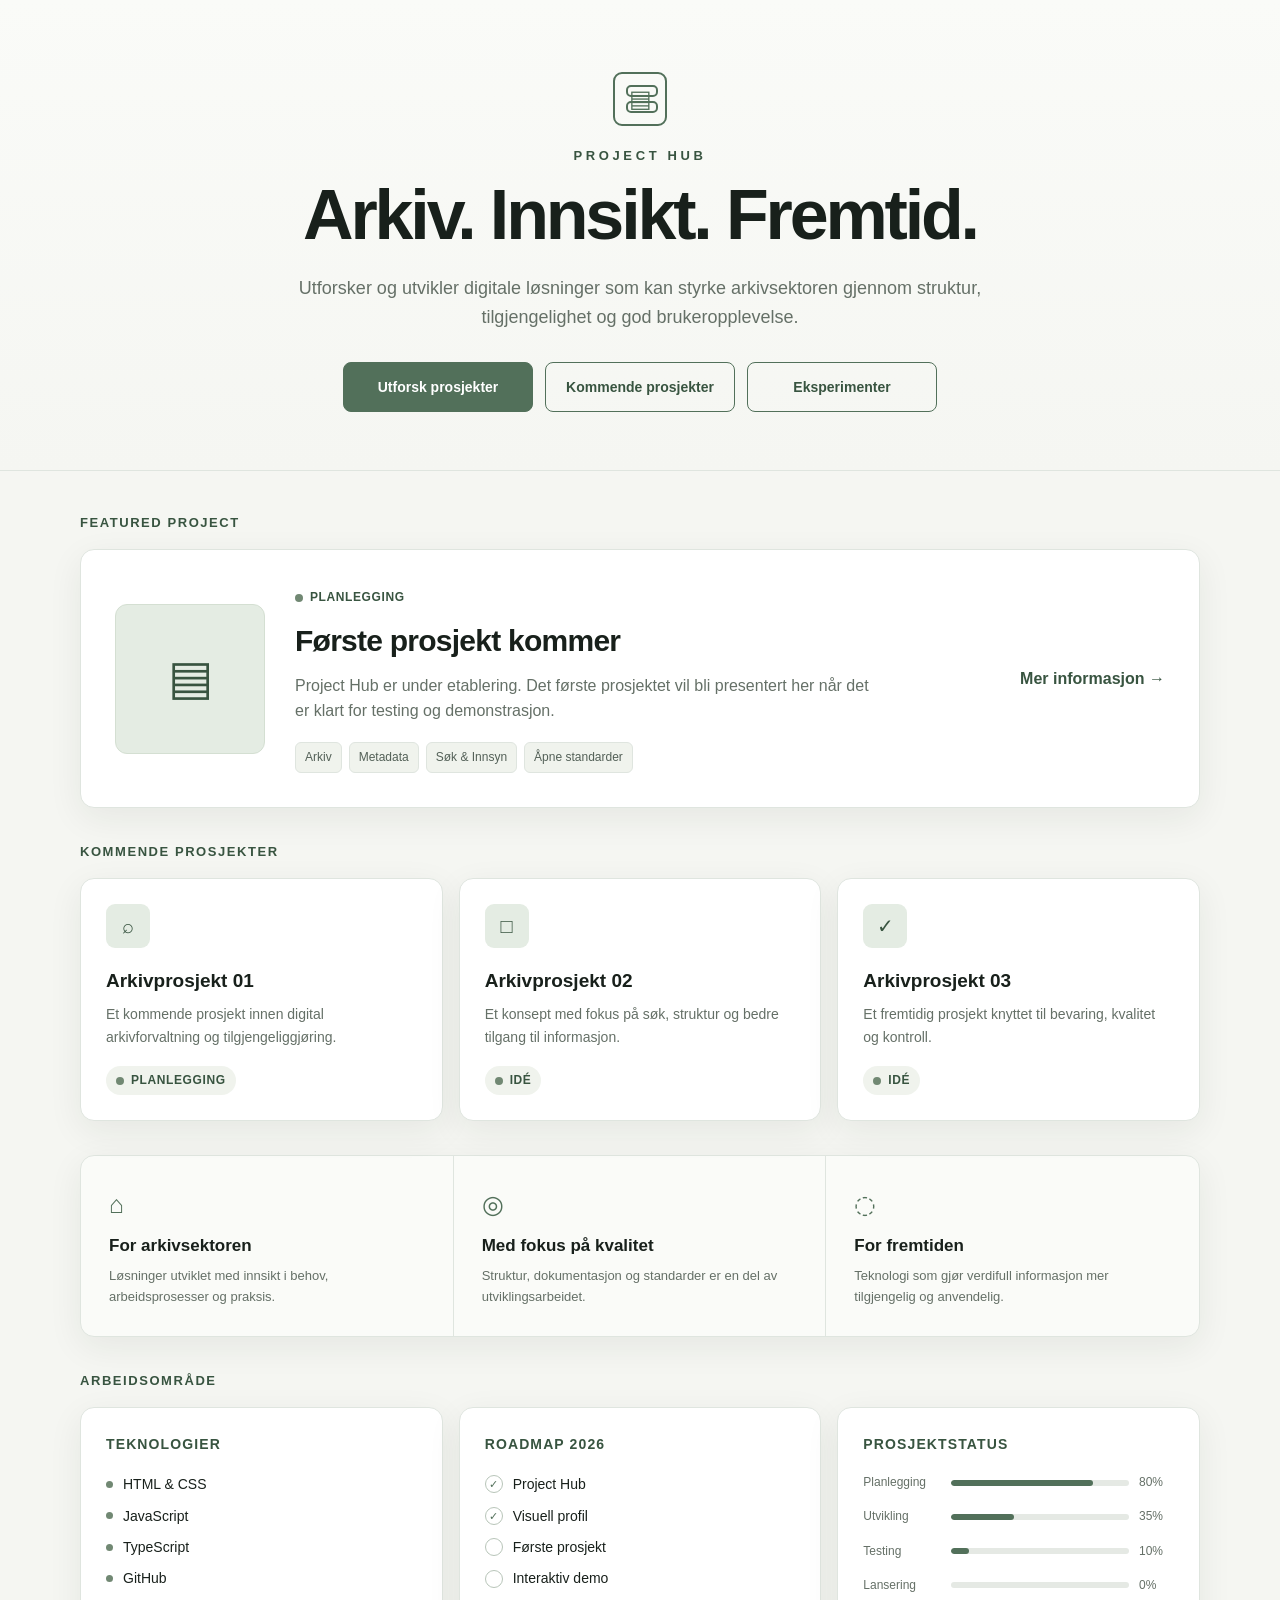
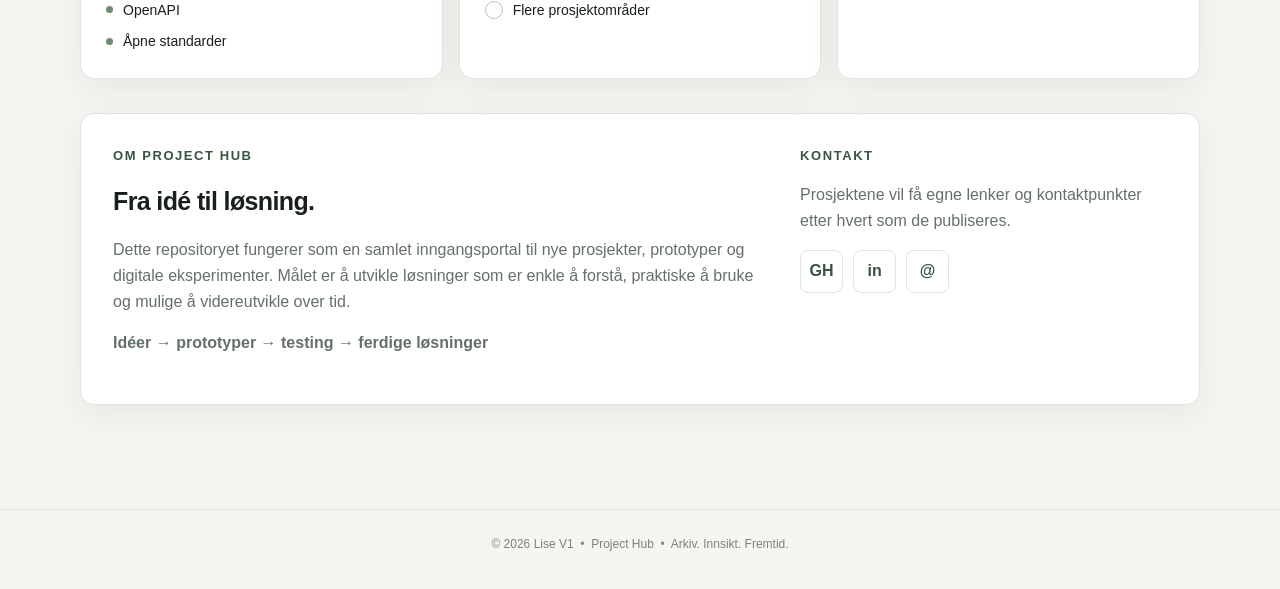
==== commit 2c347beb: "Add files via upload" ====
--- a/index.html
+++ b/index.html
@@ -1,172 +1,689 @@
 <!DOCTYPE html>
 <html lang="no">
 <head>
-<meta charset="UTF-8">
-<meta name="viewport" content="width=device-width,initial-scale=1">
-<title>Kronespill – Sirkus</title>
-<style>
-*{box-sizing:border-box}
-html,body{margin:0;min-height:100%;font-family:Arial,sans-serif}
-body{background:#06234b;color:#fff;padding:8px}
-.machine{width:min(1200px,100%);margin:auto;background:#092956;border:7px solid #f5c33d;border-radius:20px;overflow:hidden;box-shadow:0 12px 35px #000}
-.marquee{position:relative;text-align:center;background:linear-gradient(#e52b1d,#a20d17);padding:10px 15px 18px;border-bottom:5px solid #ffd447}
-.marquee:before{content:"";position:absolute;left:0;right:0;top:0;height:48px;background:repeating-linear-gradient(90deg,#fff 0 42px,#e3261b 42px 84px);opacity:.9;clip-path:polygon(0 0,100% 0,86% 100%,14% 100%)}
-.lights{position:relative;color:#ffe35b;font-size:17px;letter-spacing:14px;text-shadow:0 0 10px #fff000}
-h1{position:relative;margin:2px 0;color:#ffe65c;font:900 clamp(42px,7vw,82px) Georgia,serif;letter-spacing:5px;text-shadow:5px 5px #9c1714,0 0 10px #ffdc37}
-.ribbon{position:relative;display:inline-block;background:#d92619;border:3px solid #f8c33b;padding:8px 30px;border-radius:7px;font:bold 18px Georgia;box-shadow:0 4px 0 #8c1714}
-.layout{display:grid;grid-template-columns:190px minmax(450px,1fr) 210px;gap:10px;padding:12px;background:#0b3b70}
-.panel{display:flex;flex-direction:column;gap:10px}
-.card{background:#06162e;border:4px solid #f3bf31;border-radius:10px;padding:8px;text-align:center;box-shadow:inset 0 0 12px #000}
-.card.red{border-color:#ef4430}.card.blue{border-color:#39a9ed}
-.card .label{font-weight:bold;font-size:13px;color:#fff}.card .value{font-size:36px;font-weight:900;color:#ffe03c}.card small{font-weight:bold;color:#ffe03c}
-.coinbox{background:#101820;border:4px solid #f2bd31;border-radius:12px;min-height:170px;text-align:center;padding:8px;color:#fff}
-.coinbox h3{margin:0 -2px 8px;background:#d5261b;padding:8px;border-radius:5px;font:700 20px Georgia}
-.coin{width:65px;height:65px;margin:12px auto;border-radius:50%;background:radial-gradient(circle at 30% 25%,#fff3aa,#d9a52c 55%,#71470a);border:4px solid #70450b;color:#70450b;font:bold 28px Georgia;display:grid;place-items:center}
-.coinbox button{background:#e52a1e;color:white;border:0;border-radius:7px;padding:8px 13px;font-weight:bold;cursor:pointer}
-.luck{margin-top:auto;background:#d6291d;border:3px solid #f6c53a;border-radius:9px;padding:12px;text-align:center;font:bold 25px Georgia;color:#ffe052}
-.luck small{display:block;font-size:13px;margin-top:5px}
-.game{min-width:0}
-.board{height:670px;position:relative;overflow:hidden;border:7px solid #e1a82d;border-radius:18px;background:#f6d778;box-shadow:inset 0 0 30px #8b5818}
-.board:before{content:"";position:absolute;inset:0;background:repeating-conic-gradient(from 270deg at 50% 58%,rgba(255,255,255,.22) 0 9deg,rgba(206,151,35,.08) 9deg 18deg)}
-.chute{position:absolute;top:12px;left:50%;transform:translateX(-50%);z-index:3;color:#d5251c;font-size:38px;font-weight:900;line-height:28px;text-align:center}
-#pegs{position:absolute;left:7%;right:7%;top:82px;height:425px}
-.peg{position:absolute;width:15px;height:15px;border-radius:50%;background:radial-gradient(circle at 35% 30%,#fff,#4d5457 35%,#111 70%);box-shadow:1px 2px 3px #674615}
-#coinGame{display:none;position:absolute;z-index:8;width:34px;height:34px;border-radius:50%;background:radial-gradient(circle at 30% 25%,#fff5a7,#dca82d 55%,#75480a);border:3px solid #70450a;color:#6a420b;text-align:center;line-height:28px;font-weight:bold}
-.slots{position:absolute;bottom:0;left:0;right:0;height:125px;display:flex;z-index:5;padding:0 3px}
-.slot{flex:1;margin:0 2px;border:3px solid #18222a;background:#11477d;color:white;display:grid;place-items:center;text-align:center;font-size:23px;font-weight:900;box-shadow:inset 0 0 10px #000}
-.slot.yellow{background:#f2c21d;color:#161616}.slot.red{background:#db2c22}.slot.green{background:#2ba82a}
-.slot small{font-size:13px}
-.controls{display:grid;grid-template-columns:1fr 1fr 145px;gap:9px;margin-top:9px;background:#06172f;border:3px solid #dca72d;border-radius:10px;padding:10px}
-.control label{display:block;font-size:12px;font-weight:bold}.control output{float:right;color:#ffdf4e}
-.control input{width:100%;accent-color:#f6bd28}.scale{display:flex;justify-content:space-between;font-size:9px;color:#b9cbe0}
-.knips{background:#36aa28;border:4px solid #a9e847;border-radius:12px;color:white;font:bold 28px Georgia;cursor:pointer;text-shadow:2px 2px #12600e}
-.knips:disabled{background:#777;border-color:#aaa}
-.message{text-align:center;min-height:28px;padding:6px;color:#ffe25b;font-weight:bold}
-.clown{background:#e3291d;border:4px solid #ffd03d;border-radius:50%;height:190px;display:grid;place-items:center;font-size:100px;box-shadow:inset 0 0 18px #7f1012}
-.clownText{text-align:center;color:#ffe15a;font:bold 21px Georgia;line-height:1.1}
-.tip{margin-top:auto;background:#06172f;border:3px solid #e2aa2f;border-radius:9px;padding:12px;text-align:center;font-weight:bold;font-size:12px;color:#fff}
-.icons{display:flex;justify-content:center;gap:10px}.icons button{width:48px;height:48px;border-radius:50%;border:3px solid #f2bd31;background:#164b7d;color:#fff;font-size:20px;cursor:pointer}
-.instructions{background:#071a33;border-top:4px solid #dca72d;padding:12px;text-align:center}
-.instructions h2{margin:0 0 10px;color:#ffd33e;font:700 21px Georgia}
-.steps{display:grid;grid-template-columns:repeat(4,1fr);gap:8px}.step{font-size:12px;font-weight:bold}.step b{display:inline-grid;place-items:center;width:28px;height:28px;border-radius:50%;background:#1761a0;font-size:17px;margin-right:5px}
-footer{text-align:center;background:#030d1c;color:#8096b1;padding:8px;font-size:10px}
-
-@media(max-width:900px){.layout{grid-template-columns:1fr}.panel.left{display:grid;grid-template-columns:repeat(3,1fr)}.coinbox,.luck{margin-top:0}.panel.right{display:none}.board{height:600px}.controls{grid-template-columns:1fr 1fr}.knips{grid-column:1/-1}}
-@media(max-width:520px){body{padding:3px}.machine{border-width:4px}.layout{padding:6px}.panel.left{grid-template-columns:1fr 1fr}.card.blue{grid-column:1/-1}.board{height:500px}.steps{grid-template-columns:1fr 1fr}h1{letter-spacing:1px}.ribbon{font-size:14px;padding:6px 15px}}
-</style>
+  <meta charset="UTF-8">
+  <meta name="viewport" content="width=device-width, initial-scale=1.0">
+  <meta name="description" content="Project Hub – digitale prosjekter, idéer og eksperimenter for arkivsektoren.">
+  <title>Project Hub | Arkiv. Innsikt. Fremtid.</title>
+
+  <style>
+    :root {
+      --bg: #f5f6f2;
+      --surface: #ffffff;
+      --surface-soft: #f0f3ed;
+      --text: #18201b;
+      --muted: #657067;
+      --line: #dfe5df;
+      --green: #52705a;
+      --green-dark: #385440;
+      --green-soft: #e4ece3;
+      --accent: #718873;
+      --shadow: 0 10px 35px rgba(30, 45, 34, .07);
+      --radius: 14px;
+      --max: 1120px;
+    }
+
+    * { box-sizing: border-box; }
+
+    html {
+      scroll-behavior: smooth;
+    }
+
+    body {
+      margin: 0;
+      background: var(--bg);
+      color: var(--text);
+      font-family: Inter, -apple-system, BlinkMacSystemFont, "Segoe UI", Arial, sans-serif;
+      line-height: 1.6;
+    }
+
+    a {
+      color: inherit;
+      text-decoration: none;
+    }
+
+    .container {
+      width: min(calc(100% - 40px), var(--max));
+      margin: 0 auto;
+    }
+
+    header {
+      text-align: center;
+      padding: 72px 20px 58px;
+      background:
+        linear-gradient(180deg, #fafbf8 0%, #f5f6f2 100%);
+      border-bottom: 1px solid var(--line);
+    }
+
+    .mark {
+      width: 54px;
+      height: 54px;
+      margin: 0 auto 20px;
+      border: 2px solid var(--green);
+      border-radius: 9px;
+      display: grid;
+      place-items: center;
+      color: var(--green);
+      font-size: 24px;
+      position: relative;
+    }
+
+    .mark::before,
+    .mark::after {
+      content: "";
+      position: absolute;
+      border: 2px solid var(--green);
+      border-radius: 5px;
+      width: 28px;
+      height: 8px;
+      left: 11px;
+    }
+
+    .mark::before { top: 11px; }
+    .mark::after { bottom: 11px; }
+
+    .eyebrow {
+      letter-spacing: .28em;
+      text-transform: uppercase;
+      font-size: 13px;
+      font-weight: 700;
+      color: var(--green-dark);
+      margin-bottom: 12px;
+    }
+
+    h1 {
+      margin: 0;
+      font-size: clamp(42px, 7vw, 70px);
+      line-height: 1.05;
+      letter-spacing: -.045em;
+      font-weight: 650;
+    }
+
+    .hero-copy {
+      max-width: 720px;
+      margin: 22px auto 30px;
+      color: var(--muted);
+      font-size: 18px;
+    }
+
+    .actions {
+      display: flex;
+      justify-content: center;
+      flex-wrap: wrap;
+      gap: 12px;
+    }
+
+    .btn {
+      display: inline-flex;
+      align-items: center;
+      justify-content: center;
+      min-width: 190px;
+      padding: 13px 20px;
+      border-radius: 8px;
+      border: 1px solid var(--green);
+      font-size: 14px;
+      font-weight: 650;
+      transition: .2s ease;
+    }
+
+    .btn.primary {
+      background: var(--green);
+      color: white;
+    }
+
+    .btn.secondary {
+      background: transparent;
+      color: var(--green-dark);
+    }
+
+    .btn:hover {
+      transform: translateY(-1px);
+      box-shadow: 0 7px 18px rgba(50, 75, 56, .12);
+    }
+
+    main {
+      padding: 42px 0 70px;
+    }
+
+    section {
+      margin-bottom: 34px;
+    }
+
+    .section-title {
+      margin: 0 0 15px;
+      font-size: 13px;
+      letter-spacing: .12em;
+      text-transform: uppercase;
+      color: var(--green-dark);
+      font-weight: 750;
+    }
+
+    .card {
+      background: var(--surface);
+      border: 1px solid var(--line);
+      border-radius: var(--radius);
+      box-shadow: var(--shadow);
+    }
+
+    .featured {
+      padding: 34px;
+      display: grid;
+      grid-template-columns: 150px 1fr auto;
+      gap: 30px;
+      align-items: center;
+    }
+
+    .project-icon {
+      width: 150px;
+      height: 150px;
+      border-radius: 12px;
+      background: var(--green-soft);
+      display: grid;
+      place-items: center;
+      color: var(--green-dark);
+      font-size: 48px;
+      border: 1px solid #d4dfd2;
+    }
+
+    .status {
+      display: inline-flex;
+      align-items: center;
+      gap: 7px;
+      color: var(--green-dark);
+      font-size: 12px;
+      font-weight: 700;
+      text-transform: uppercase;
+      letter-spacing: .05em;
+    }
+
+    .status::before {
+      content: "";
+      width: 8px;
+      height: 8px;
+      border-radius: 50%;
+      background: var(--accent);
+    }
+
+    h2 {
+      margin: 7px 0 8px;
+      font-size: 30px;
+      letter-spacing: -.025em;
+    }
+
+    .featured p {
+      color: var(--muted);
+      max-width: 590px;
+      margin: 0 0 18px;
+    }
+
+    .tags {
+      display: flex;
+      flex-wrap: wrap;
+      gap: 7px;
+    }
+
+    .tag {
+      background: var(--surface-soft);
+      border: 1px solid var(--line);
+      color: #536057;
+      border-radius: 6px;
+      padding: 5px 9px;
+      font-size: 12px;
+    }
+
+    .project-link {
+      color: var(--green-dark);
+      font-weight: 700;
+      white-space: nowrap;
+    }
+
+    .project-link::after {
+      content: "  →";
+    }
+
+    .grid-3 {
+      display: grid;
+      grid-template-columns: repeat(3, 1fr);
+      gap: 16px;
+    }
+
+    .project-card {
+      padding: 25px;
+      min-height: 210px;
+      display: flex;
+      flex-direction: column;
+    }
+
+    .small-icon {
+      width: 44px;
+      height: 44px;
+      border-radius: 9px;
+      background: var(--green-soft);
+      display: grid;
+      place-items: center;
+      color: var(--green-dark);
+      font-size: 20px;
+      margin-bottom: 18px;
+    }
+
+    .project-card h3 {
+      margin: 0 0 7px;
+      font-size: 19px;
+    }
+
+    .project-card p {
+      color: var(--muted);
+      font-size: 14px;
+      margin: 0 0 18px;
+    }
+
+    .project-card .status {
+      margin-top: auto;
+      align-self: flex-start;
+      background: var(--surface-soft);
+      padding: 5px 10px;
+      border-radius: 20px;
+    }
+
+    .mission {
+      display: grid;
+      grid-template-columns: repeat(3, 1fr);
+      border-top: 1px solid var(--line);
+      border-bottom: 1px solid var(--line);
+      background: #fafbf8;
+    }
+
+    .mission-item {
+      padding: 28px;
+      border-right: 1px solid var(--line);
+    }
+
+    .mission-item:last-child { border-right: 0; }
+
+    .mission-icon {
+      color: var(--green);
+      font-size: 25px;
+      margin-bottom: 8px;
+    }
+
+    .mission h3 {
+      margin: 0 0 7px;
+      font-size: 17px;
+    }
+
+    .mission p {
+      margin: 0;
+      color: var(--muted);
+      font-size: 13px;
+    }
+
+    .info-grid {
+      display: grid;
+      grid-template-columns: 1fr 1fr 1fr;
+      gap: 16px;
+    }
+
+    .info-card {
+      padding: 25px;
+    }
+
+    .info-card h3 {
+      margin: 0 0 18px;
+      font-size: 14px;
+      letter-spacing: .08em;
+      text-transform: uppercase;
+      color: var(--green-dark);
+    }
+
+    .tech-list,
+    .roadmap {
+      display: grid;
+      gap: 9px;
+    }
+
+    .tech,
+    .road {
+      display: flex;
+      align-items: center;
+      gap: 10px;
+      font-size: 14px;
+    }
+
+    .dot {
+      width: 7px;
+      height: 7px;
+      border-radius: 50%;
+      background: var(--accent);
+      flex: 0 0 auto;
+    }
+
+    .road .check {
+      width: 18px;
+      height: 18px;
+      border: 1px solid #b8c5b9;
+      border-radius: 50%;
+      display: grid;
+      place-items: center;
+      color: var(--green);
+      font-size: 11px;
+      flex: 0 0 auto;
+    }
+
+    .progress {
+      display: grid;
+      gap: 15px;
+    }
+
+    .progress-row {
+      display: grid;
+      grid-template-columns: 78px 1fr 35px;
+      gap: 10px;
+      align-items: center;
+      font-size: 12px;
+      color: var(--muted);
+    }
+
+    .bar {
+      height: 6px;
+      background: #e5e9e4;
+      border-radius: 10px;
+      overflow: hidden;
+    }
+
+    .bar span {
+      display: block;
+      height: 100%;
+      background: var(--green);
+      border-radius: inherit;
+    }
+
+    .about {
+      padding: 32px;
+      display: grid;
+      grid-template-columns: 1.4fr .8fr;
+      gap: 45px;
+    }
+
+    .about h2 {
+      font-size: 25px;
+    }
+
+    .about p {
+      color: var(--muted);
+      max-width: 650px;
+    }
+
+    .contact {
+      display: flex;
+      gap: 10px;
+      margin-top: 14px;
+    }
+
+    .contact a {
+      width: 43px;
+      height: 43px;
+      border: 1px solid var(--line);
+      border-radius: 8px;
+      display: grid;
+      place-items: center;
+      font-weight: 700;
+      color: var(--green-dark);
+      background: white;
+    }
+
+    footer {
+      text-align: center;
+      padding: 25px 20px 35px;
+      color: #7a837c;
+      font-size: 12px;
+      border-top: 1px solid var(--line);
+    }
+
+    @media (max-width: 820px) {
+      .featured,
+      .about {
+        grid-template-columns: 1fr;
+      }
+
+      .project-icon {
+        width: 90px;
+        height: 90px;
+        font-size: 30px;
+      }
+
+      .grid-3,
+      .info-grid,
+      .mission {
+        grid-template-columns: 1fr;
+      }
+
+      .mission-item {
+        border-right: 0;
+        border-bottom: 1px solid var(--line);
+      }
+
+      .mission-item:last-child {
+        border-bottom: 0;
+      }
+
+      .featured {
+        gap: 18px;
+        padding: 25px;
+      }
+
+      header {
+        padding-top: 50px;
+      }
+    }
+
+    @media (max-width: 520px) {
+      .container {
+        width: min(calc(100% - 24px), var(--max));
+      }
+
+      h1 {
+        font-size: 40px;
+      }
+
+      .hero-copy {
+        font-size: 16px;
+      }
+
+      .btn {
+        width: 100%;
+      }
+
+      .progress-row {
+        grid-template-columns: 70px 1fr 30px;
+      }
+    }
+  </style>
 </head>
+
 <body>
-<div class="machine">
-<header class="marquee">
-<div class="lights">★ · ★ · ★ · ★ · ★ · ★ · ★</div>
-<h1>KRONESPILL</h1>
-<div class="ribbon">★ KAST MYNTEN OG VINN! ★</div>
+
+<header>
+  <div class="mark" aria-hidden="true">▤</div>
+  <div class="eyebrow">Project Hub</div>
+  <h1>Arkiv. Innsikt. Fremtid.</h1>
+  <p class="hero-copy">
+    Utforsker og utvikler digitale løsninger som kan styrke arkivsektoren
+    gjennom struktur, tilgjengelighet og god brukeropplevelse.
+  </p>
+
+  <div class="actions">
+    <a class="btn primary" href="#prosjekter">Utforsk prosjekter</a>
+    <a class="btn secondary" href="#kommende">Kommende prosjekter</a>
+    <a class="btn secondary" href="#eksperimenter">Eksperimenter</a>
+  </div>
 </header>
 
-<div class="layout">
-<aside class="panel left">
-<div class="card"><div class="label">★ SALDO ★</div><div class="value" id="money">100</div><small>KR</small></div>
-<div class="card red"><div class="label">★ SISTE GEVINST ★</div><div class="value" id="win">0</div><small>KR</small></div>
-<div class="card blue"><div class="label">★ BESTE GEVINST ★</div><div class="value" id="best">10</div><small>KR</small></div>
-<div class="coinbox">
-<h3>MYNT INNKAST</h3>
-<div class="coin">1</div>
-<button id="add">+ 5 PRØVEKR</button>
-</div>
-<div class="luck">LYKKE TIL!<small>★ ★ ★ ★</small></div>
-</aside>
-
-<section class="game">
-<div class="board" id="board">
-<div class="chute">⌄<br>⌄<br>⌄</div>
-<div id="pegs"></div>
-<div id="coinGame">1</div>
-<div class="slots">
-<div class="slot">TAP<br>☹</div>
-<div class="slot yellow">2<br><small>KR</small></div>
-<div class="slot red">5<br><small>KR</small></div>
-<div class="slot green">10<br><small>KR</small></div>
-<div class="slot red">5<br><small>KR</small></div>
-<div class="slot yellow">2<br><small>KR</small></div>
-<div class="slot">TAP<br>☹</div>
-</div>
-</div>
-<div class="controls">
-<div class="control"><label>TRYKK-KRAFT <output id="forceOut">50%</output></label><input id="force" type="range" min="10" max="100" value="50"><div class="scale"><span>LETT</span><span>STERK</span></div></div>
-<div class="control"><label>HASTIGHET <output id="speedOut">50%</output></label><input id="speed" type="range" min="10" max="100" value="50"><div class="scale"><span>LANGSOM</span><span>RASK</span></div></div>
-<button class="knips" id="play">★ KNIPS! ★</button>
-</div>
-<div class="message" id="message">Velg kraft og hastighet</div>
-</section>
-
-<aside class="panel right">
-<div class="clown">🤡</div>
-<div class="clownText">HEI!<br>KLAR FOR<br>EN RUNDE?</div>
-<div class="tip">JUSTER KRAFT<br>OG HASTIGHET<br>OG TRYKK KNIPS!</div>
-<div class="icons"><button id="sound">🔊</button><button>♫</button></div>
-</aside>
-</div>
-
-<section class="instructions">
-<h2>★ SLIK SPILLER DU ★</h2>
-<div class="steps">
-<div class="step"><b>1</b> 🪙 Sett inn mynt<br>(prøvepenger)</div>
-<div class="step"><b>2</b> 🎛️ Juster trykk-kraft<br>og hastighet</div>
-<div class="step"><b>3</b> 🔴 Trykk KNIPS!<br>og mynten slippes</div>
-<div class="step"><b>4</b> ⭐ Mynten lander<br>i en lomme</div>
-</div>
-</section>
-<footer>Gratis spilldemo · Ingen ekte penger</footer>
-</div>
-
-<script>
-(function(){
-var money=100,best=10,busy=false;
-var moneyEl=document.getElementById("money"),winEl=document.getElementById("win"),bestEl=document.getElementById("best");
-var force=document.getElementById("force"),speed=document.getElementById("speed");
-var forceOut=document.getElementById("forceOut"),speedOut=document.getElementById("speedOut");
-var play=document.getElementById("play"),coin=document.getElementById("coinGame"),msg=document.getElementById("message");
-
-for(var r=0;r<8;r++){
- for(var c=0;c<8;c++){
-  var p=document.createElement("i");p.className="peg";
-  p.style.left=(c*12+(r%2?6:0))+"%";p.style.top=(r*12)+"%";
-  document.getElementById("pegs").appendChild(p);
- }
-}
-function ui(){moneyEl.textContent=money;forceOut.textContent=force.value+"%";speedOut.textContent=speed.value+"%";play.disabled=busy||money<1}
-force.oninput=speed.oninput=ui;
-
-document.getElementById("add").onclick=function(){money+=5;msg.textContent="+5 prøvekr lagt til.";ui()};
-
-play.onclick=function(){
- if(busy||money<1)return;
- money--;busy=true;winEl.textContent="0";msg.textContent="Mynten spretter...";
- coin.style.display="block";ui();
-
- var x=50,y=3;
- var vx=(Number(force.value)-50)*0.075;
- var fall=0.7+Number(speed.value)*0.018;
-
- var timer=setInterval(function(){
-  y+=fall;x+=vx;vx*=0.985;
-  if(x<5){x=5;vx=Math.abs(vx)*.72}
-  if(x>95){x=95;vx=-Math.abs(vx)*.72}
-  coin.style.left=x+"%";coin.style.top=y+"%";
-  if(y>=82){clearInterval(timer);finish(x)}
- },25);
-};
-
-function finish(x){
- var i=Math.max(0,Math.min(6,Math.floor(x/100*7)));
- var values=[0,2,5,10,5,2,0],v=values[i];
- money+=v;winEl.textContent=v;
- if(v>best){best=v;bestEl.textContent=best}
- msg.textContent=v?"🎉 Gratulerer! Du vant "+v+" kr!":"TAP – prøv igjen!";
- coin.style.display="none";busy=false;ui();
-}
-ui();
-})();
-</script>
+<main class="container">
+
+  <section id="prosjekter">
+    <div class="section-title">Featured project</div>
+
+    <div class="card featured">
+      <div class="project-icon" aria-hidden="true">▤</div>
+
+      <div>
+        <span class="status">Planlegging</span>
+        <h2>Første prosjekt kommer</h2>
+        <p>
+          Project Hub er under etablering. Det første prosjektet vil bli
+          presentert her når det er klart for testing og demonstrasjon.
+        </p>
+
+        <div class="tags">
+          <span class="tag">Arkiv</span>
+          <span class="tag">Metadata</span>
+          <span class="tag">Søk &amp; Innsyn</span>
+          <span class="tag">Åpne standarder</span>
+        </div>
+      </div>
+
+      <div>
+        <span class="project-link">Mer informasjon</span>
+      </div>
+    </div>
+  </section>
+
+  <section id="kommende">
+    <div class="section-title">Kommende prosjekter</div>
+
+    <div class="grid-3">
+      <article class="card project-card">
+        <div class="small-icon">⌕</div>
+        <h3>Arkivprosjekt 01</h3>
+        <p>Et kommende prosjekt innen digital arkivforvaltning og tilgjengeliggjøring.</p>
+        <span class="status">Planlegging</span>
+      </article>
+
+      <article class="card project-card">
+        <div class="small-icon">□</div>
+        <h3>Arkivprosjekt 02</h3>
+        <p>Et konsept med fokus på søk, struktur og bedre tilgang til informasjon.</p>
+        <span class="status">Idé</span>
+      </article>
+
+      <article class="card project-card">
+        <div class="small-icon">✓</div>
+        <h3>Arkivprosjekt 03</h3>
+        <p>Et fremtidig prosjekt knyttet til bevaring, kvalitet og kontroll.</p>
+        <span class="status">Idé</span>
+      </article>
+    </div>
+  </section>
+
+  <section>
+    <div class="card mission">
+      <div class="mission-item">
+        <div class="mission-icon">⌂</div>
+        <h3>For arkivsektoren</h3>
+        <p>Løsninger utviklet med innsikt i behov, arbeidsprosesser og praksis.</p>
+      </div>
+
+      <div class="mission-item">
+        <div class="mission-icon">◎</div>
+        <h3>Med fokus på kvalitet</h3>
+        <p>Struktur, dokumentasjon og standarder er en del av utviklingsarbeidet.</p>
+      </div>
+
+      <div class="mission-item">
+        <div class="mission-icon">◌</div>
+        <h3>For fremtiden</h3>
+        <p>Teknologi som gjør verdifull informasjon mer tilgjengelig og anvendelig.</p>
+      </div>
+    </div>
+  </section>
+
+  <section id="eksperimenter">
+    <div class="section-title">Arbeidsområde</div>
+
+    <div class="info-grid">
+      <div class="card info-card">
+        <h3>Teknologier</h3>
+        <div class="tech-list">
+          <div class="tech"><span class="dot"></span>HTML &amp; CSS</div>
+          <div class="tech"><span class="dot"></span>JavaScript</div>
+          <div class="tech"><span class="dot"></span>TypeScript</div>
+          <div class="tech"><span class="dot"></span>GitHub</div>
+          <div class="tech"><span class="dot"></span>OpenAPI</div>
+          <div class="tech"><span class="dot"></span>Åpne standarder</div>
+        </div>
+      </div>
+
+      <div class="card info-card">
+        <h3>Roadmap 2026</h3>
+        <div class="roadmap">
+          <div class="road"><span class="check">✓</span>Project Hub</div>
+          <div class="road"><span class="check">✓</span>Visuell profil</div>
+          <div class="road"><span class="check"></span>Første prosjekt</div>
+          <div class="road"><span class="check"></span>Interaktiv demo</div>
+          <div class="road"><span class="check"></span>Flere prosjektområder</div>
+        </div>
+      </div>
+
+      <div class="card info-card">
+        <h3>Prosjektstatus</h3>
+        <div class="progress">
+          <div class="progress-row">
+            <span>Planlegging</span>
+            <div class="bar"><span style="width:80%"></span></div>
+            <span>80%</span>
+          </div>
+          <div class="progress-row">
+            <span>Utvikling</span>
+            <div class="bar"><span style="width:35%"></span></div>
+            <span>35%</span>
+          </div>
+          <div class="progress-row">
+            <span>Testing</span>
+            <div class="bar"><span style="width:10%"></span></div>
+            <span>10%</span>
+          </div>
+          <div class="progress-row">
+            <span>Lansering</span>
+            <div class="bar"><span style="width:0%"></span></div>
+            <span>0%</span>
+          </div>
+        </div>
+      </div>
+    </div>
+  </section>
+
+  <section>
+    <div class="card about">
+      <div>
+        <div class="section-title">Om Project Hub</div>
+        <h2>Fra idé til løsning.</h2>
+        <p>
+          Dette repositoryet fungerer som en samlet inngangsportal til nye
+          prosjekter, prototyper og digitale eksperimenter. Målet er å utvikle
+          løsninger som er enkle å forstå, praktiske å bruke og mulige å
+          videreutvikle over tid.
+        </p>
+        <p><strong>Idéer → prototyper → testing → ferdige løsninger</strong></p>
+      </div>
+
+      <div>
+        <div class="section-title">Kontakt</div>
+        <p>Prosjektene vil få egne lenker og kontaktpunkter etter hvert som de publiseres.</p>
+
+        <div class="contact">
+          <a href="#" aria-label="GitHub">GH</a>
+          <a href="#" aria-label="LinkedIn">in</a>
+          <a href="mailto:" aria-label="E-post">@</a>
+        </div>
+      </div>
+    </div>
+  </section>
+
+</main>
+
+<footer>
+  © 2026 Lise V1 &nbsp;•&nbsp; Project Hub &nbsp;•&nbsp; Arkiv. Innsikt. Fremtid.
+</footer>
+
 </body>
-</html>+</html>
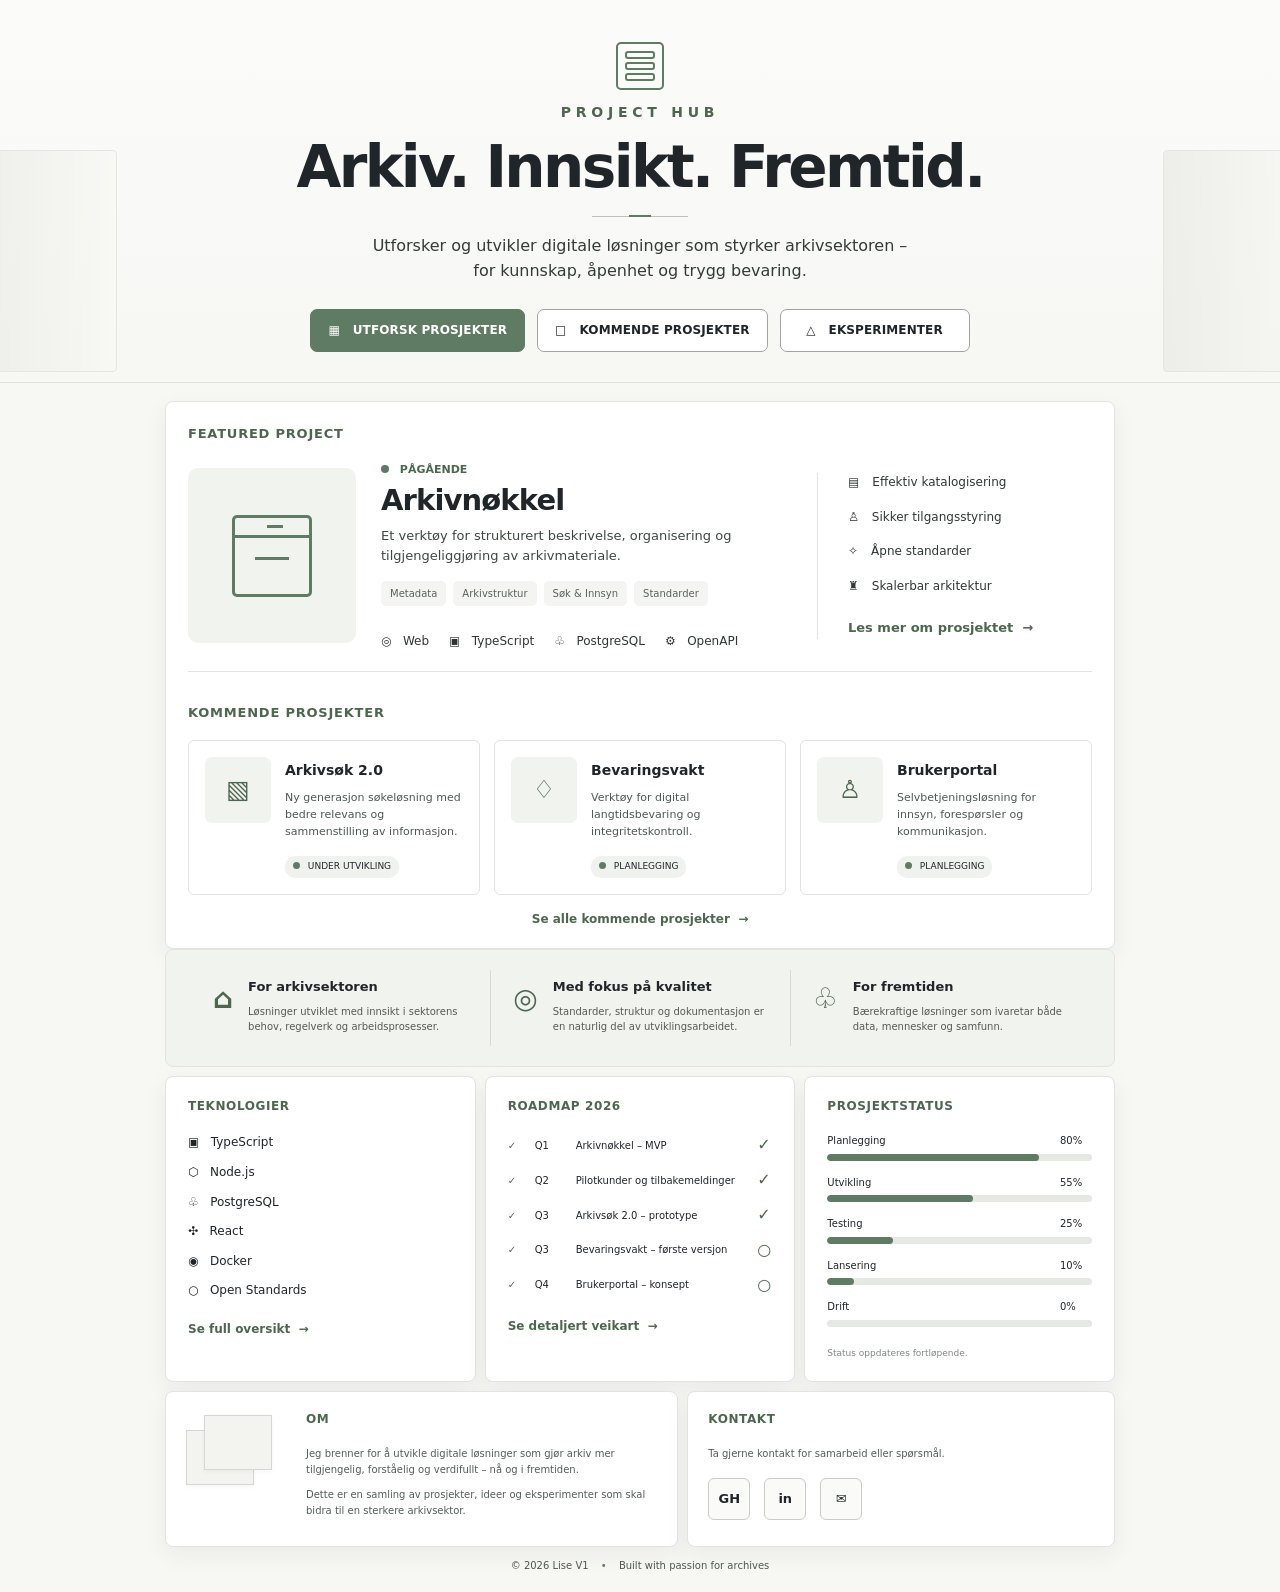
==== commit 0e30ea29: "Add files via upload" ====
--- a/index.html
+++ b/index.html
@@ -1,689 +1,150 @@
-<!DOCTYPE html>
+<!doctype html>
 <html lang="no">
 <head>
-  <meta charset="UTF-8">
-  <meta name="viewport" content="width=device-width, initial-scale=1.0">
-  <meta name="description" content="Project Hub – digitale prosjekter, idéer og eksperimenter for arkivsektoren.">
+  <meta charset="utf-8">
+  <meta name="viewport" content="width=device-width, initial-scale=1">
+  <meta name="description" content="Project Hub – digitale løsninger for arkivsektoren.">
   <title>Project Hub | Arkiv. Innsikt. Fremtid.</title>
-
-  <style>
-    :root {
-      --bg: #f5f6f2;
-      --surface: #ffffff;
-      --surface-soft: #f0f3ed;
-      --text: #18201b;
-      --muted: #657067;
-      --line: #dfe5df;
-      --green: #52705a;
-      --green-dark: #385440;
-      --green-soft: #e4ece3;
-      --accent: #718873;
-      --shadow: 0 10px 35px rgba(30, 45, 34, .07);
-      --radius: 14px;
-      --max: 1120px;
-    }
-
-    * { box-sizing: border-box; }
-
-    html {
-      scroll-behavior: smooth;
-    }
-
-    body {
-      margin: 0;
-      background: var(--bg);
-      color: var(--text);
-      font-family: Inter, -apple-system, BlinkMacSystemFont, "Segoe UI", Arial, sans-serif;
-      line-height: 1.6;
-    }
-
-    a {
-      color: inherit;
-      text-decoration: none;
-    }
-
-    .container {
-      width: min(calc(100% - 40px), var(--max));
-      margin: 0 auto;
-    }
-
-    header {
-      text-align: center;
-      padding: 72px 20px 58px;
-      background:
-        linear-gradient(180deg, #fafbf8 0%, #f5f6f2 100%);
-      border-bottom: 1px solid var(--line);
-    }
-
-    .mark {
-      width: 54px;
-      height: 54px;
-      margin: 0 auto 20px;
-      border: 2px solid var(--green);
-      border-radius: 9px;
-      display: grid;
-      place-items: center;
-      color: var(--green);
-      font-size: 24px;
-      position: relative;
-    }
-
-    .mark::before,
-    .mark::after {
-      content: "";
-      position: absolute;
-      border: 2px solid var(--green);
-      border-radius: 5px;
-      width: 28px;
-      height: 8px;
-      left: 11px;
-    }
-
-    .mark::before { top: 11px; }
-    .mark::after { bottom: 11px; }
-
-    .eyebrow {
-      letter-spacing: .28em;
-      text-transform: uppercase;
-      font-size: 13px;
-      font-weight: 700;
-      color: var(--green-dark);
-      margin-bottom: 12px;
-    }
-
-    h1 {
-      margin: 0;
-      font-size: clamp(42px, 7vw, 70px);
-      line-height: 1.05;
-      letter-spacing: -.045em;
-      font-weight: 650;
-    }
-
-    .hero-copy {
-      max-width: 720px;
-      margin: 22px auto 30px;
-      color: var(--muted);
-      font-size: 18px;
-    }
-
-    .actions {
-      display: flex;
-      justify-content: center;
-      flex-wrap: wrap;
-      gap: 12px;
-    }
-
-    .btn {
-      display: inline-flex;
-      align-items: center;
-      justify-content: center;
-      min-width: 190px;
-      padding: 13px 20px;
-      border-radius: 8px;
-      border: 1px solid var(--green);
-      font-size: 14px;
-      font-weight: 650;
-      transition: .2s ease;
-    }
-
-    .btn.primary {
-      background: var(--green);
-      color: white;
-    }
-
-    .btn.secondary {
-      background: transparent;
-      color: var(--green-dark);
-    }
-
-    .btn:hover {
-      transform: translateY(-1px);
-      box-shadow: 0 7px 18px rgba(50, 75, 56, .12);
-    }
-
-    main {
-      padding: 42px 0 70px;
-    }
-
-    section {
-      margin-bottom: 34px;
-    }
-
-    .section-title {
-      margin: 0 0 15px;
-      font-size: 13px;
-      letter-spacing: .12em;
-      text-transform: uppercase;
-      color: var(--green-dark);
-      font-weight: 750;
-    }
-
-    .card {
-      background: var(--surface);
-      border: 1px solid var(--line);
-      border-radius: var(--radius);
-      box-shadow: var(--shadow);
-    }
-
-    .featured {
-      padding: 34px;
-      display: grid;
-      grid-template-columns: 150px 1fr auto;
-      gap: 30px;
-      align-items: center;
-    }
-
-    .project-icon {
-      width: 150px;
-      height: 150px;
-      border-radius: 12px;
-      background: var(--green-soft);
-      display: grid;
-      place-items: center;
-      color: var(--green-dark);
-      font-size: 48px;
-      border: 1px solid #d4dfd2;
-    }
-
-    .status {
-      display: inline-flex;
-      align-items: center;
-      gap: 7px;
-      color: var(--green-dark);
-      font-size: 12px;
-      font-weight: 700;
-      text-transform: uppercase;
-      letter-spacing: .05em;
-    }
-
-    .status::before {
-      content: "";
-      width: 8px;
-      height: 8px;
-      border-radius: 50%;
-      background: var(--accent);
-    }
-
-    h2 {
-      margin: 7px 0 8px;
-      font-size: 30px;
-      letter-spacing: -.025em;
-    }
-
-    .featured p {
-      color: var(--muted);
-      max-width: 590px;
-      margin: 0 0 18px;
-    }
-
-    .tags {
-      display: flex;
-      flex-wrap: wrap;
-      gap: 7px;
-    }
-
-    .tag {
-      background: var(--surface-soft);
-      border: 1px solid var(--line);
-      color: #536057;
-      border-radius: 6px;
-      padding: 5px 9px;
-      font-size: 12px;
-    }
-
-    .project-link {
-      color: var(--green-dark);
-      font-weight: 700;
-      white-space: nowrap;
-    }
-
-    .project-link::after {
-      content: "  →";
-    }
-
-    .grid-3 {
-      display: grid;
-      grid-template-columns: repeat(3, 1fr);
-      gap: 16px;
-    }
-
-    .project-card {
-      padding: 25px;
-      min-height: 210px;
-      display: flex;
-      flex-direction: column;
-    }
-
-    .small-icon {
-      width: 44px;
-      height: 44px;
-      border-radius: 9px;
-      background: var(--green-soft);
-      display: grid;
-      place-items: center;
-      color: var(--green-dark);
-      font-size: 20px;
-      margin-bottom: 18px;
-    }
-
-    .project-card h3 {
-      margin: 0 0 7px;
-      font-size: 19px;
-    }
-
-    .project-card p {
-      color: var(--muted);
-      font-size: 14px;
-      margin: 0 0 18px;
-    }
-
-    .project-card .status {
-      margin-top: auto;
-      align-self: flex-start;
-      background: var(--surface-soft);
-      padding: 5px 10px;
-      border-radius: 20px;
-    }
-
-    .mission {
-      display: grid;
-      grid-template-columns: repeat(3, 1fr);
-      border-top: 1px solid var(--line);
-      border-bottom: 1px solid var(--line);
-      background: #fafbf8;
-    }
-
-    .mission-item {
-      padding: 28px;
-      border-right: 1px solid var(--line);
-    }
-
-    .mission-item:last-child { border-right: 0; }
-
-    .mission-icon {
-      color: var(--green);
-      font-size: 25px;
-      margin-bottom: 8px;
-    }
-
-    .mission h3 {
-      margin: 0 0 7px;
-      font-size: 17px;
-    }
-
-    .mission p {
-      margin: 0;
-      color: var(--muted);
-      font-size: 13px;
-    }
-
-    .info-grid {
-      display: grid;
-      grid-template-columns: 1fr 1fr 1fr;
-      gap: 16px;
-    }
-
-    .info-card {
-      padding: 25px;
-    }
-
-    .info-card h3 {
-      margin: 0 0 18px;
-      font-size: 14px;
-      letter-spacing: .08em;
-      text-transform: uppercase;
-      color: var(--green-dark);
-    }
-
-    .tech-list,
-    .roadmap {
-      display: grid;
-      gap: 9px;
-    }
-
-    .tech,
-    .road {
-      display: flex;
-      align-items: center;
-      gap: 10px;
-      font-size: 14px;
-    }
-
-    .dot {
-      width: 7px;
-      height: 7px;
-      border-radius: 50%;
-      background: var(--accent);
-      flex: 0 0 auto;
-    }
-
-    .road .check {
-      width: 18px;
-      height: 18px;
-      border: 1px solid #b8c5b9;
-      border-radius: 50%;
-      display: grid;
-      place-items: center;
-      color: var(--green);
-      font-size: 11px;
-      flex: 0 0 auto;
-    }
-
-    .progress {
-      display: grid;
-      gap: 15px;
-    }
-
-    .progress-row {
-      display: grid;
-      grid-template-columns: 78px 1fr 35px;
-      gap: 10px;
-      align-items: center;
-      font-size: 12px;
-      color: var(--muted);
-    }
-
-    .bar {
-      height: 6px;
-      background: #e5e9e4;
-      border-radius: 10px;
-      overflow: hidden;
-    }
-
-    .bar span {
-      display: block;
-      height: 100%;
-      background: var(--green);
-      border-radius: inherit;
-    }
-
-    .about {
-      padding: 32px;
-      display: grid;
-      grid-template-columns: 1.4fr .8fr;
-      gap: 45px;
-    }
-
-    .about h2 {
-      font-size: 25px;
-    }
-
-    .about p {
-      color: var(--muted);
-      max-width: 650px;
-    }
-
-    .contact {
-      display: flex;
-      gap: 10px;
-      margin-top: 14px;
-    }
-
-    .contact a {
-      width: 43px;
-      height: 43px;
-      border: 1px solid var(--line);
-      border-radius: 8px;
-      display: grid;
-      place-items: center;
-      font-weight: 700;
-      color: var(--green-dark);
-      background: white;
-    }
-
-    footer {
-      text-align: center;
-      padding: 25px 20px 35px;
-      color: #7a837c;
-      font-size: 12px;
-      border-top: 1px solid var(--line);
-    }
-
-    @media (max-width: 820px) {
-      .featured,
-      .about {
-        grid-template-columns: 1fr;
-      }
-
-      .project-icon {
-        width: 90px;
-        height: 90px;
-        font-size: 30px;
-      }
-
-      .grid-3,
-      .info-grid,
-      .mission {
-        grid-template-columns: 1fr;
-      }
-
-      .mission-item {
-        border-right: 0;
-        border-bottom: 1px solid var(--line);
-      }
-
-      .mission-item:last-child {
-        border-bottom: 0;
-      }
-
-      .featured {
-        gap: 18px;
-        padding: 25px;
-      }
-
-      header {
-        padding-top: 50px;
-      }
-    }
-
-    @media (max-width: 520px) {
-      .container {
-        width: min(calc(100% - 24px), var(--max));
-      }
-
-      h1 {
-        font-size: 40px;
-      }
-
-      .hero-copy {
-        font-size: 16px;
-      }
-
-      .btn {
-        width: 100%;
-      }
-
-      .progress-row {
-        grid-template-columns: 70px 1fr 30px;
-      }
-    }
-  </style>
+  <link rel="stylesheet" href="style.css">
 </head>
-
 <body>
 
-<header>
-  <div class="mark" aria-hidden="true">▤</div>
-  <div class="eyebrow">Project Hub</div>
+<header class="hero">
+  <div class="archive-mark" aria-hidden="true">
+    <span></span><span></span><span></span>
+  </div>
+  <div class="eyebrow">PROJECT HUB</div>
   <h1>Arkiv. Innsikt. Fremtid.</h1>
-  <p class="hero-copy">
-    Utforsker og utvikler digitale løsninger som kan styrke arkivsektoren
-    gjennom struktur, tilgjengelighet og god brukeropplevelse.
-  </p>
-
-  <div class="actions">
-    <a class="btn primary" href="#prosjekter">Utforsk prosjekter</a>
-    <a class="btn secondary" href="#kommende">Kommende prosjekter</a>
-    <a class="btn secondary" href="#eksperimenter">Eksperimenter</a>
+  <div class="hero-rule"><i></i></div>
+  <p class="hero-text">Utforsker og utvikler digitale løsninger som styrker arkivsektoren –<br>for kunnskap, åpenhet og trygg bevaring.</p>
+  <div class="hero-actions">
+    <a class="button button-green" href="#prosjekter">▦ &nbsp; UTFORSK PROSJEKTER</a>
+    <a class="button" href="#kommende">□ &nbsp; KOMMENDE PROSJEKTER</a>
+    <a class="button" href="#eksperimenter">△ &nbsp; EKSPERIMENTER</a>
   </div>
 </header>
 
-<main class="container">
+<main class="page">
 
-  <section id="prosjekter">
-    <div class="section-title">Featured project</div>
+  <section id="prosjekter" class="panel featured">
+    <div class="section-label">FEATURED PROJECT</div>
 
-    <div class="card featured">
-      <div class="project-icon" aria-hidden="true">▤</div>
+    <div class="featured-grid">
+      <div class="project-symbol">
+        <div class="archive-box" aria-hidden="true"><span></span><b></b><i></i></div>
+      </div>
 
-      <div>
-        <span class="status">Planlegging</span>
-        <h2>Første prosjekt kommer</h2>
-        <p>
-          Project Hub er under etablering. Det første prosjektet vil bli
-          presentert her når det er klart for testing og demonstrasjon.
-        </p>
-
+      <div class="featured-main">
+        <div class="status"><span></span> PÅGÅENDE</div>
+        <h2>Arkivnøkkel</h2>
+        <p>Et verktøy for strukturert beskrivelse, organisering og tilgjengeliggjøring av arkivmateriale.</p>
         <div class="tags">
-          <span class="tag">Arkiv</span>
-          <span class="tag">Metadata</span>
-          <span class="tag">Søk &amp; Innsyn</span>
-          <span class="tag">Åpne standarder</span>
+          <span>Metadata</span><span>Arkivstruktur</span><span>Søk &amp; Innsyn</span><span>Standarder</span>
+        </div>
+        <div class="tech-row">
+          <span>◎ &nbsp; Web</span><span>▣ &nbsp; TypeScript</span><span>♧ &nbsp; PostgreSQL</span><span>⚙ &nbsp; OpenAPI</span>
         </div>
       </div>
 
-      <div>
-        <span class="project-link">Mer informasjon</span>
+      <div class="feature-list">
+        <div>▤ <span>Effektiv katalogisering</span></div>
+        <div>♙ <span>Sikker tilgangsstyring</span></div>
+        <div>✧ <span>Åpne standarder</span></div>
+        <div>♜ <span>Skalerbar arkitektur</span></div>
+        <a href="#om">Les mer om prosjektet&nbsp; →</a>
       </div>
+    </div>
+
+    <div id="kommende" class="subsection">
+      <h3 class="subheading">KOMMENDE PROSJEKTER</h3>
+      <div class="project-grid">
+        <article class="mini-card">
+          <div class="mini-icon">▧</div>
+          <div>
+            <h4>Arkivsøk 2.0</h4>
+            <p>Ny generasjon søkeløsning med bedre relevans og sammenstilling av informasjon.</p>
+            <span class="mini-status"><b></b> UNDER UTVIKLING</span>
+          </div>
+        </article>
+        <article class="mini-card">
+          <div class="mini-icon">♢</div>
+          <div>
+            <h4>Bevaringsvakt</h4>
+            <p>Verktøy for digital langtidsbevaring og integritetskontroll.</p>
+            <span class="mini-status"><b></b> PLANLEGGING</span>
+          </div>
+        </article>
+        <article class="mini-card">
+          <div class="mini-icon">♙</div>
+          <div>
+            <h4>Brukerportal</h4>
+            <p>Selvbetjeningsløsning for innsyn, forespørsler og kommunikasjon.</p>
+            <span class="mini-status"><b></b> PLANLEGGING</span>
+          </div>
+        </article>
+      </div>
+      <a class="all-link" href="#roadmap">Se alle kommende prosjekter&nbsp; →</a>
     </div>
   </section>
 
-  <section id="kommende">
-    <div class="section-title">Kommende prosjekter</div>
-
-    <div class="grid-3">
-      <article class="card project-card">
-        <div class="small-icon">⌕</div>
-        <h3>Arkivprosjekt 01</h3>
-        <p>Et kommende prosjekt innen digital arkivforvaltning og tilgjengeliggjøring.</p>
-        <span class="status">Planlegging</span>
-      </article>
-
-      <article class="card project-card">
-        <div class="small-icon">□</div>
-        <h3>Arkivprosjekt 02</h3>
-        <p>Et konsept med fokus på søk, struktur og bedre tilgang til informasjon.</p>
-        <span class="status">Idé</span>
-      </article>
-
-      <article class="card project-card">
-        <div class="small-icon">✓</div>
-        <h3>Arkivprosjekt 03</h3>
-        <p>Et fremtidig prosjekt knyttet til bevaring, kvalitet og kontroll.</p>
-        <span class="status">Idé</span>
-      </article>
-    </div>
+  <section class="values panel-soft">
+    <div><strong>⌂</strong><h3>For arkivsektoren</h3><p>Løsninger utviklet med innsikt i sektorens behov, regelverk og arbeidsprosesser.</p></div>
+    <div><strong>◎</strong><h3>Med fokus på kvalitet</h3><p>Standarder, struktur og dokumentasjon er en naturlig del av utviklingsarbeidet.</p></div>
+    <div><strong>♧</strong><h3>For fremtiden</h3><p>Bærekraftige løsninger som ivaretar både data, mennesker og samfunn.</p></div>
   </section>
 
-  <section>
-    <div class="card mission">
-      <div class="mission-item">
-        <div class="mission-icon">⌂</div>
-        <h3>For arkivsektoren</h3>
-        <p>Løsninger utviklet med innsikt i behov, arbeidsprosesser og praksis.</p>
+  <section id="roadmap" class="lower-grid">
+    <article class="panel info-card">
+      <h3>TEKNOLOGIER</h3>
+      <ul class="clean-list">
+        <li>▣ &nbsp; TypeScript</li><li>⬡ &nbsp; Node.js</li><li>♧ &nbsp; PostgreSQL</li>
+        <li>✣ &nbsp; React</li><li>◉ &nbsp; Docker</li><li>○ &nbsp; Open Standards</li>
+      </ul>
+      <a class="all-link" href="#">Se full oversikt&nbsp; →</a>
+    </article>
+
+    <article class="panel info-card">
+      <h3>ROADMAP 2026</h3>
+      <div class="roadmap">
+        <div><span>✓</span><b>Q1</b> Arkivnøkkel – MVP <strong>✓</strong></div>
+        <div><span>✓</span><b>Q2</b> Pilotkunder og tilbakemeldinger <strong>✓</strong></div>
+        <div><span>✓</span><b>Q3</b> Arkivsøk 2.0 – prototype <strong>✓</strong></div>
+        <div><span>✓</span><b>Q3</b> Bevaringsvakt – første versjon <strong>○</strong></div>
+        <div><span>✓</span><b>Q4</b> Brukerportal – konsept <strong>○</strong></div>
       </div>
+      <a class="all-link" href="#">Se detaljert veikart&nbsp; →</a>
+    </article>
 
-      <div class="mission-item">
-        <div class="mission-icon">◎</div>
-        <h3>Med fokus på kvalitet</h3>
-        <p>Struktur, dokumentasjon og standarder er en del av utviklingsarbeidet.</p>
-      </div>
-
-      <div class="mission-item">
-        <div class="mission-icon">◌</div>
-        <h3>For fremtiden</h3>
-        <p>Teknologi som gjør verdifull informasjon mer tilgjengelig og anvendelig.</p>
-      </div>
-    </div>
+    <article class="panel info-card">
+      <h3>PROSJEKTSTATUS</h3>
+      <div class="progress"><label>Planlegging <span>80%</span></label><i><b style="width:80%"></b></i></div>
+      <div class="progress"><label>Utvikling <span>55%</span></label><i><b style="width:55%"></b></i></div>
+      <div class="progress"><label>Testing <span>25%</span></label><i><b style="width:25%"></b></i></div>
+      <div class="progress"><label>Lansering <span>10%</span></label><i><b style="width:10%"></b></i></div>
+      <div class="progress"><label>Drift <span>0%</span></label><i><b style="width:0%"></b></i></div>
+      <small>Status oppdateres fortløpende.</small>
+    </article>
   </section>
 
-  <section id="eksperimenter">
-    <div class="section-title">Arbeidsområde</div>
+  <section id="om" class="bottom-grid">
+    <article class="panel about-card">
+      <div class="box-stack" aria-hidden="true"><span></span><span></span></div>
+      <div>
+        <h3>OM</h3>
+        <p>Jeg brenner for å utvikle digitale løsninger som gjør arkiv mer tilgjengelig, forståelig og verdifullt – nå og i fremtiden.</p>
+        <p>Dette er en samling av prosjekter, ideer og eksperimenter som skal bidra til en sterkere arkivsektor.</p>
+      </div>
+    </article>
 
-    <div class="info-grid">
-      <div class="card info-card">
-        <h3>Teknologier</h3>
-        <div class="tech-list">
-          <div class="tech"><span class="dot"></span>HTML &amp; CSS</div>
-          <div class="tech"><span class="dot"></span>JavaScript</div>
-          <div class="tech"><span class="dot"></span>TypeScript</div>
-          <div class="tech"><span class="dot"></span>GitHub</div>
-          <div class="tech"><span class="dot"></span>OpenAPI</div>
-          <div class="tech"><span class="dot"></span>Åpne standarder</div>
-        </div>
-      </div>
-
-      <div class="card info-card">
-        <h3>Roadmap 2026</h3>
-        <div class="roadmap">
-          <div class="road"><span class="check">✓</span>Project Hub</div>
-          <div class="road"><span class="check">✓</span>Visuell profil</div>
-          <div class="road"><span class="check"></span>Første prosjekt</div>
-          <div class="road"><span class="check"></span>Interaktiv demo</div>
-          <div class="road"><span class="check"></span>Flere prosjektområder</div>
-        </div>
-      </div>
-
-      <div class="card info-card">
-        <h3>Prosjektstatus</h3>
-        <div class="progress">
-          <div class="progress-row">
-            <span>Planlegging</span>
-            <div class="bar"><span style="width:80%"></span></div>
-            <span>80%</span>
-          </div>
-          <div class="progress-row">
-            <span>Utvikling</span>
-            <div class="bar"><span style="width:35%"></span></div>
-            <span>35%</span>
-          </div>
-          <div class="progress-row">
-            <span>Testing</span>
-            <div class="bar"><span style="width:10%"></span></div>
-            <span>10%</span>
-          </div>
-          <div class="progress-row">
-            <span>Lansering</span>
-            <div class="bar"><span style="width:0%"></span></div>
-            <span>0%</span>
-          </div>
-        </div>
-      </div>
-    </div>
-  </section>
-
-  <section>
-    <div class="card about">
-      <div>
-        <div class="section-title">Om Project Hub</div>
-        <h2>Fra idé til løsning.</h2>
-        <p>
-          Dette repositoryet fungerer som en samlet inngangsportal til nye
-          prosjekter, prototyper og digitale eksperimenter. Målet er å utvikle
-          løsninger som er enkle å forstå, praktiske å bruke og mulige å
-          videreutvikle over tid.
-        </p>
-        <p><strong>Idéer → prototyper → testing → ferdige løsninger</strong></p>
-      </div>
-
-      <div>
-        <div class="section-title">Kontakt</div>
-        <p>Prosjektene vil få egne lenker og kontaktpunkter etter hvert som de publiseres.</p>
-
-        <div class="contact">
-          <a href="#" aria-label="GitHub">GH</a>
-          <a href="#" aria-label="LinkedIn">in</a>
-          <a href="mailto:" aria-label="E-post">@</a>
-        </div>
-      </div>
-    </div>
+    <article id="eksperimenter" class="panel contact-card">
+      <h3>KONTAKT</h3>
+      <p>Ta gjerne kontakt for samarbeid eller spørsmål.</p>
+      <div class="contact-buttons"><a href="#">GH</a><a href="#">in</a><a href="#">✉</a></div>
+    </article>
   </section>
 
 </main>
 
-<footer>
-  © 2026 Lise V1 &nbsp;•&nbsp; Project Hub &nbsp;•&nbsp; Arkiv. Innsikt. Fremtid.
-</footer>
-
+<footer>© 2026 Lise V1 <span>•</span> Built with passion for archives</footer>
 </body>
 </html>
--- a/style.css
+++ b/style.css
@@ -0,0 +1,44 @@
+:root{
+  --bg:#f7f7f4;--white:#fff;--soft:#f1f3ef;--green:#607b63;--green-dark:#4d674f;
+  --text:#20252a;--muted:#626a64;--line:#e1e4df;--shadow:0 8px 25px rgba(40,55,43,.06);
+  --max:950px;
+}
+*{box-sizing:border-box}
+html{scroll-behavior:smooth}
+body{margin:0;background:var(--bg);color:var(--text);font-family:Inter,ui-sans-serif,system-ui,-apple-system,"Segoe UI",Arial,sans-serif;line-height:1.55}
+a{text-decoration:none;color:inherit}
+.hero{position:relative;text-align:center;padding:42px 20px 30px;background:linear-gradient(180deg,#fbfbfa 0,#f7f7f4 100%);border-bottom:1px solid var(--line);overflow:hidden}
+.hero:before,.hero:after{content:"";position:absolute;top:150px;width:150px;height:220px;background:linear-gradient(90deg,#e9e9e5,#f8f8f5);border:1px solid #dedfd9;opacity:.7}
+.hero:before{left:-35px;border-radius:4px}.hero:after{right:-35px;border-radius:4px}
+.archive-mark{position:relative;width:48px;height:48px;margin:0 auto 12px;border:2px solid var(--green);border-radius:5px;z-index:1}
+.archive-mark span{position:absolute;left:7px;right:7px;height:8px;border:2px solid var(--green);border-radius:3px}
+.archive-mark span:nth-child(1){top:7px}.archive-mark span:nth-child(2){top:18px}.archive-mark span:nth-child(3){top:29px}
+.eyebrow{position:relative;z-index:1;color:var(--green-dark);font-size:14px;font-weight:750;letter-spacing:.34em;margin-bottom:12px}
+h1{position:relative;z-index:1;margin:0;font-size:clamp(40px,6vw,58px);line-height:1.08;letter-spacing:-.045em;font-weight:700}
+.hero-rule{width:96px;height:1px;background:#b9c2b9;margin:18px auto 17px;position:relative}.hero-rule i{position:absolute;width:22px;height:2px;left:37px;top:-1px;background:var(--green)}
+.hero-text{position:relative;z-index:1;margin:0 auto;color:#343b36;font-size:16px;line-height:1.55}
+.hero-actions{position:relative;z-index:1;display:flex;justify-content:center;gap:12px;flex-wrap:wrap;margin-top:25px}
+.button{min-width:190px;padding:11px 17px;border:1px solid #9fa6a0;border-radius:7px;background:#fff;font-size:12px;font-weight:750;letter-spacing:.01em}
+.button-green{background:var(--green);border-color:var(--green);color:#fff}
+.page{width:min(calc(100% - 40px),var(--max));margin:18px auto 0}
+.panel{background:var(--white);border:1px solid var(--line);border-radius:8px;box-shadow:var(--shadow)}
+.featured{padding:22px 22px 20px}.section-label,.subheading{color:var(--green-dark);font-size:13px;font-weight:750;letter-spacing:.06em;margin-bottom:17px}
+.featured-grid{display:grid;grid-template-columns:168px 1fr 275px;gap:25px;align-items:center}
+.project-symbol{height:175px;border-radius:10px;background:var(--soft);display:grid;place-items:center}
+.archive-box{position:relative;width:80px;height:82px;border:3px solid var(--green);border-radius:5px}.archive-box span{position:absolute;left:-3px;right:-3px;top:17px;height:3px;background:var(--green)}.archive-box b{position:absolute;left:20px;right:20px;top:39px;height:3px;background:var(--green)}.archive-box i{position:absolute;left:32px;top:7px;width:16px;height:3px;background:var(--green)}
+.status{color:var(--green-dark);font-size:11px;font-weight:750}.status span,.mini-status b{display:inline-block;width:8px;height:8px;border-radius:50%;background:var(--green);margin-right:7px}
+h2{font-size:29px;line-height:1.1;letter-spacing:-.03em;margin:7px 0 9px}.featured-main p{font-size:13px;color:#3f4741;margin:0 0 15px;max-width:440px}
+.tags{display:flex;gap:7px;flex-wrap:wrap}.tags span{background:#f4f5f3;border-radius:5px;padding:5px 9px;font-size:10px;color:#59615b}
+.tech-row{display:flex;gap:20px;margin-top:26px;font-size:12px;color:#303733}
+.feature-list{border-left:1px solid var(--line);padding-left:30px}.feature-list div{display:flex;gap:13px;align-items:center;margin:0 0 16px;font-size:12px;color:#303733}.feature-list div:first-letter{color:var(--green-dark)}.feature-list a{display:block;color:var(--green-dark);font-weight:750;font-size:13px;margin-top:23px}
+.subsection{border-top:1px solid var(--line);margin-top:20px;padding-top:18px}.project-grid{display:grid;grid-template-columns:repeat(3,1fr);gap:14px}
+.mini-card{border:1px solid var(--line);border-radius:6px;padding:16px;display:flex;gap:14px;min-height:145px}.mini-icon{width:66px;height:66px;flex:0 0 66px;border-radius:7px;background:var(--soft);display:grid;place-items:center;color:var(--green-dark);font-size:25px}.mini-card h4{margin:3px 0 7px;font-size:14px}.mini-card p{font-size:11px;color:#505852;margin:0 0 12px}.mini-status{display:inline-block;background:#f0f2ef;border-radius:10px;padding:4px 8px;font-size:9px}.mini-status b{width:7px;height:7px;margin-right:5px}.all-link{display:block;text-align:center;color:var(--green-dark);font-size:12px;font-weight:750;margin-top:15px}
+.panel-soft{background:var(--soft);border:1px solid var(--line);border-radius:8px}
+.values{display:grid;grid-template-columns:repeat(3,1fr);margin-top:0;padding:20px 25px}.values>div{padding:5px 22px}.values>div+div{border-left:1px solid #d7dbd5}.values strong{float:left;font-size:28px;color:var(--green-dark);margin:2px 15px 20px 0}.values h3{font-size:13px;margin:2px 0 6px}.values p{font-size:10px;margin:0;color:#525a54}
+.lower-grid{display:grid;grid-template-columns:1fr 1fr 1fr;gap:9px;margin-top:9px}.info-card{padding:20px 22px;min-height:245px}.info-card h3,.about-card h3,.contact-card h3{font-size:12px;color:var(--green-dark);letter-spacing:.05em;margin:0 0 18px}.clean-list{list-style:none;margin:0;padding:0}.clean-list li{font-size:12px;margin:11px 0}.info-card .all-link{text-align:left;margin-top:20px}
+.roadmap>div{display:grid;grid-template-columns:20px 34px 1fr 15px;gap:7px;font-size:10px;align-items:center;margin:10px 0}.roadmap span{color:var(--green-dark)}.roadmap b{font-weight:500}.roadmap strong{color:var(--green-dark);font-size:16px}.progress{margin:14px 0}.progress label{display:grid;grid-template-columns:1fr 32px;font-size:10px;margin-bottom:5px}.progress i{display:block;height:7px;border-radius:10px;background:#e6e8e4;overflow:hidden}.progress i b{display:block;height:100%;border-radius:10px;background:var(--green)}.info-card small{display:block;color:#818881;font-size:9px;margin-top:20px}
+.bottom-grid{display:grid;grid-template-columns:1.2fr 1fr;gap:9px;margin-top:9px;margin-bottom:9px}.about-card,.contact-card{min-height:128px;padding:18px 20px}.about-card{display:grid;grid-template-columns:100px 1fr;gap:20px}.about-card p,.contact-card p{font-size:10px;color:#555d57;margin:0 0 10px}.box-stack{position:relative;margin-top:5px}.box-stack span{position:absolute;width:68px;height:55px;border:1px solid #d5d8d2;background:#f3f3f0;box-shadow:0 2px 4px rgba(0,0,0,.04)}.box-stack span:first-child{left:0;top:15px}.box-stack span:last-child{left:18px;top:0}
+.contact-buttons{display:flex;gap:14px;margin-top:16px}.contact-buttons a{width:42px;height:42px;border:1px solid #c8cdc7;border-radius:6px;display:grid;place-items:center;font-weight:700;font-size:13px;background:#fafbf9}
+footer{text-align:center;color:#4f5751;font-size:10px;padding:2px 20px 18px}footer span{margin:0 9px;color:var(--green)}
+@media(max-width:850px){.featured-grid{grid-template-columns:130px 1fr}.feature-list{grid-column:1/-1;border-left:0;border-top:1px solid var(--line);padding:18px 0 0;display:grid;grid-template-columns:1fr 1fr}.project-grid,.lower-grid{grid-template-columns:1fr}.values{grid-template-columns:1fr}.values>div+div{border-left:0;border-top:1px solid #d7dbd5;padding-top:18px;margin-top:12px}.bottom-grid{grid-template-columns:1fr}}
+@media(max-width:560px){.page{width:min(calc(100% - 22px),var(--max))}.hero{padding-top:30px}.hero:before,.hero:after{display:none}.hero-text br{display:none}.button{width:100%}.featured-grid{grid-template-columns:1fr}.project-symbol{height:150px}.feature-list{grid-template-columns:1fr}.tech-row{flex-wrap:wrap;gap:12px}.about-card{grid-template-columns:1fr}.box-stack{display:none}.values{padding:15px}.values>div{padding-left:5px;padding-right:5px}}
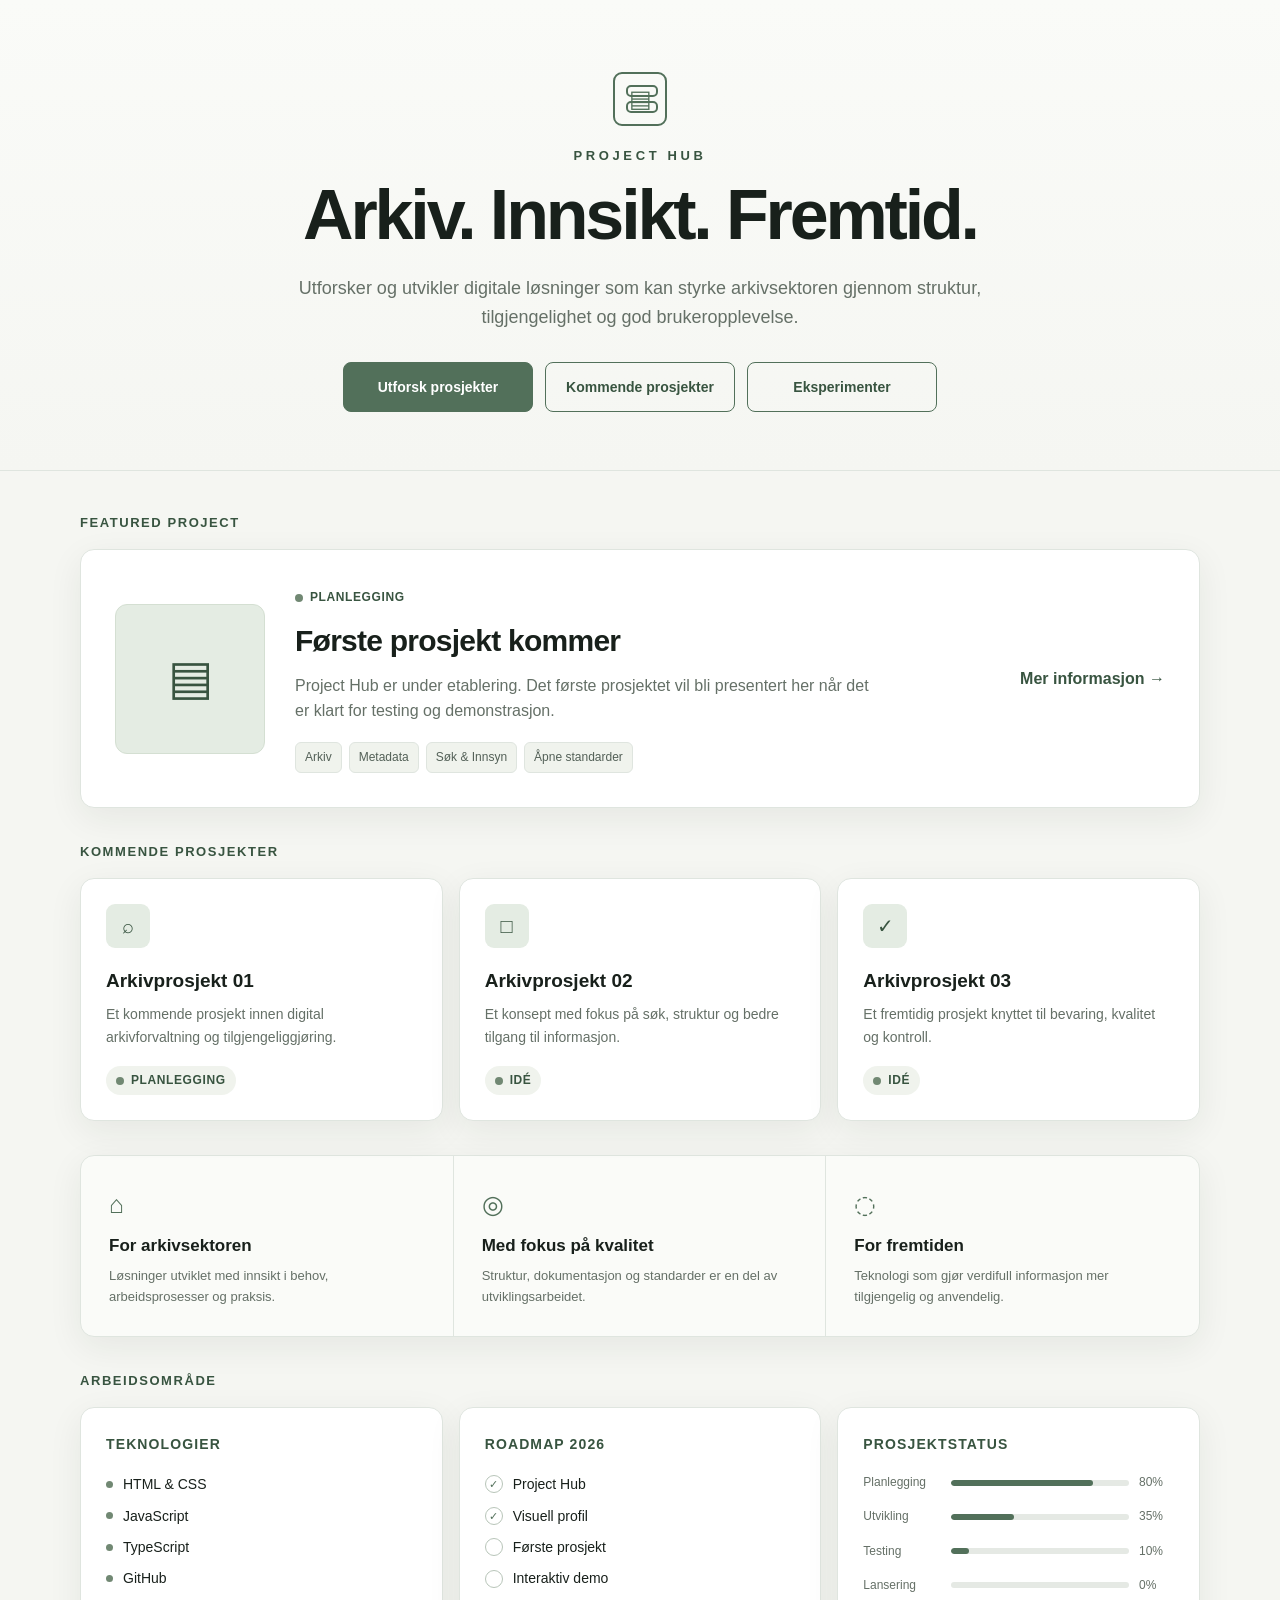
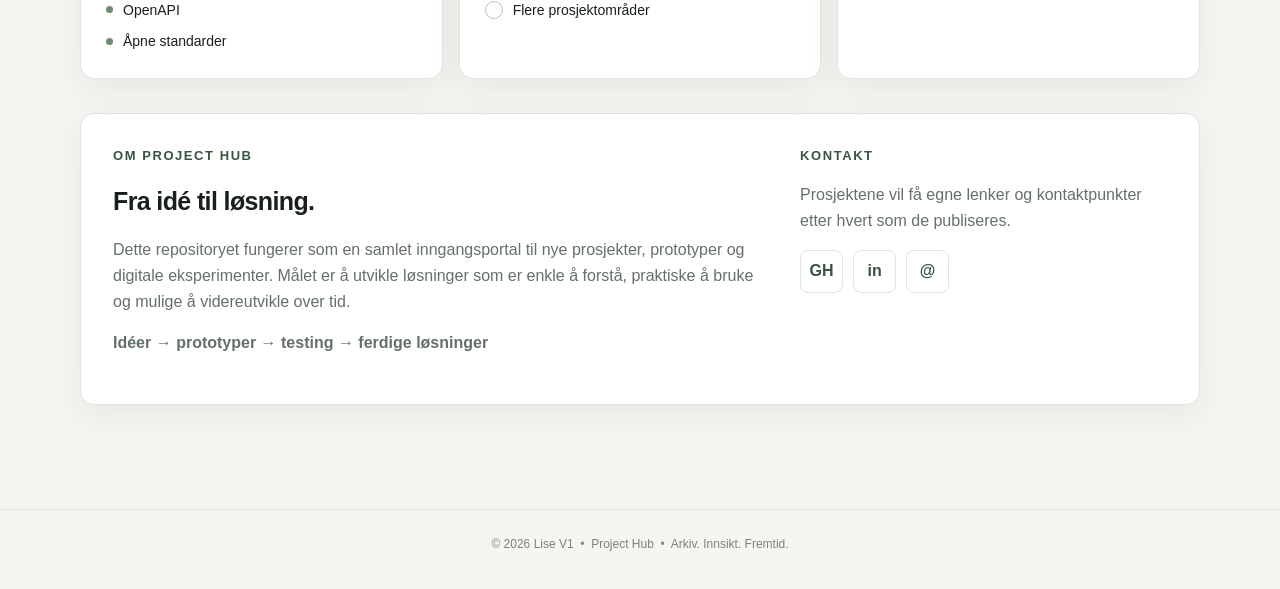
==== commit f3eee6a7: "Update index.html" ====
--- a/index.html
+++ b/index.html
@@ -1,150 +1,689 @@
-<!doctype html>
+<!DOCTYPE html>
 <html lang="no">
 <head>
-  <meta charset="utf-8">
-  <meta name="viewport" content="width=device-width, initial-scale=1">
-  <meta name="description" content="Project Hub – digitale løsninger for arkivsektoren.">
+  <meta charset="UTF-8">
+  <meta name="viewport" content="width=device-width, initial-scale=1.0">
+  <meta name="description" content="Project Hub – digitale prosjekter, idéer og eksperimenter for arkivsektoren.">
   <title>Project Hub | Arkiv. Innsikt. Fremtid.</title>
-  <link rel="stylesheet" href="style.css">
+
+  <style>
+    :root {
+      --bg: #f5f6f2;
+      --surface: #ffffff;
+      --surface-soft: #f0f3ed;
+      --text: #18201b;
+      --muted: #657067;
+      --line: #dfe5df;
+      --green: #52705a;
+      --green-dark: #385440;
+      --green-soft: #e4ece3;
+      --accent: #718873;
+      --shadow: 0 10px 35px rgba(30, 45, 34, .07);
+      --radius: 14px;
+      --max: 1120px;
+    }
+
+    * { box-sizing: border-box; }
+
+    html {
+      scroll-behavior: smooth;
+    }
+
+    body {
+      margin: 0;
+      background: var(--bg);
+      color: var(--text);
+      font-family: Inter, -apple-system, BlinkMacSystemFont, "Segoe UI", Arial, sans-serif;
+      line-height: 1.6;
+    }
+
+    a {
+      color: inherit;
+      text-decoration: none;
+    }
+
+    .container {
+      width: min(calc(100% - 40px), var(--max));
+      margin: 0 auto;
+    }
+
+    header {
+      text-align: center;
+      padding: 72px 20px 58px;
+      background:
+        linear-gradient(180deg, #fafbf8 0%, #f5f6f2 100%);
+      border-bottom: 1px solid var(--line);
+    }
+
+    .mark {
+      width: 54px;
+      height: 54px;
+      margin: 0 auto 20px;
+      border: 2px solid var(--green);
+      border-radius: 9px;
+      display: grid;
+      place-items: center;
+      color: var(--green);
+      font-size: 24px;
+      position: relative;
+    }
+
+    .mark::before,
+    .mark::after {
+      content: "";
+      position: absolute;
+      border: 2px solid var(--green);
+      border-radius: 5px;
+      width: 28px;
+      height: 8px;
+      left: 11px;
+    }
+
+    .mark::before { top: 11px; }
+    .mark::after { bottom: 11px; }
+
+    .eyebrow {
+      letter-spacing: .28em;
+      text-transform: uppercase;
+      font-size: 13px;
+      font-weight: 700;
+      color: var(--green-dark);
+      margin-bottom: 12px;
+    }
+
+    h1 {
+      margin: 0;
+      font-size: clamp(42px, 7vw, 70px);
+      line-height: 1.05;
+      letter-spacing: -.045em;
+      font-weight: 650;
+    }
+
+    .hero-copy {
+      max-width: 720px;
+      margin: 22px auto 30px;
+      color: var(--muted);
+      font-size: 18px;
+    }
+
+    .actions {
+      display: flex;
+      justify-content: center;
+      flex-wrap: wrap;
+      gap: 12px;
+    }
+
+    .btn {
+      display: inline-flex;
+      align-items: center;
+      justify-content: center;
+      min-width: 190px;
+      padding: 13px 20px;
+      border-radius: 8px;
+      border: 1px solid var(--green);
+      font-size: 14px;
+      font-weight: 650;
+      transition: .2s ease;
+    }
+
+    .btn.primary {
+      background: var(--green);
+      color: white;
+    }
+
+    .btn.secondary {
+      background: transparent;
+      color: var(--green-dark);
+    }
+
+    .btn:hover {
+      transform: translateY(-1px);
+      box-shadow: 0 7px 18px rgba(50, 75, 56, .12);
+    }
+
+    main {
+      padding: 42px 0 70px;
+    }
+
+    section {
+      margin-bottom: 34px;
+    }
+
+    .section-title {
+      margin: 0 0 15px;
+      font-size: 13px;
+      letter-spacing: .12em;
+      text-transform: uppercase;
+      color: var(--green-dark);
+      font-weight: 750;
+    }
+
+    .card {
+      background: var(--surface);
+      border: 1px solid var(--line);
+      border-radius: var(--radius);
+      box-shadow: var(--shadow);
+    }
+
+    .featured {
+      padding: 34px;
+      display: grid;
+      grid-template-columns: 150px 1fr auto;
+      gap: 30px;
+      align-items: center;
+    }
+
+    .project-icon {
+      width: 150px;
+      height: 150px;
+      border-radius: 12px;
+      background: var(--green-soft);
+      display: grid;
+      place-items: center;
+      color: var(--green-dark);
+      font-size: 48px;
+      border: 1px solid #d4dfd2;
+    }
+
+    .status {
+      display: inline-flex;
+      align-items: center;
+      gap: 7px;
+      color: var(--green-dark);
+      font-size: 12px;
+      font-weight: 700;
+      text-transform: uppercase;
+      letter-spacing: .05em;
+    }
+
+    .status::before {
+      content: "";
+      width: 8px;
+      height: 8px;
+      border-radius: 50%;
+      background: var(--accent);
+    }
+
+    h2 {
+      margin: 7px 0 8px;
+      font-size: 30px;
+      letter-spacing: -.025em;
+    }
+
+    .featured p {
+      color: var(--muted);
+      max-width: 590px;
+      margin: 0 0 18px;
+    }
+
+    .tags {
+      display: flex;
+      flex-wrap: wrap;
+      gap: 7px;
+    }
+
+    .tag {
+      background: var(--surface-soft);
+      border: 1px solid var(--line);
+      color: #536057;
+      border-radius: 6px;
+      padding: 5px 9px;
+      font-size: 12px;
+    }
+
+    .project-link {
+      color: var(--green-dark);
+      font-weight: 700;
+      white-space: nowrap;
+    }
+
+    .project-link::after {
+      content: "  →";
+    }
+
+    .grid-3 {
+      display: grid;
+      grid-template-columns: repeat(3, 1fr);
+      gap: 16px;
+    }
+
+    .project-card {
+      padding: 25px;
+      min-height: 210px;
+      display: flex;
+      flex-direction: column;
+    }
+
+    .small-icon {
+      width: 44px;
+      height: 44px;
+      border-radius: 9px;
+      background: var(--green-soft);
+      display: grid;
+      place-items: center;
+      color: var(--green-dark);
+      font-size: 20px;
+      margin-bottom: 18px;
+    }
+
+    .project-card h3 {
+      margin: 0 0 7px;
+      font-size: 19px;
+    }
+
+    .project-card p {
+      color: var(--muted);
+      font-size: 14px;
+      margin: 0 0 18px;
+    }
+
+    .project-card .status {
+      margin-top: auto;
+      align-self: flex-start;
+      background: var(--surface-soft);
+      padding: 5px 10px;
+      border-radius: 20px;
+    }
+
+    .mission {
+      display: grid;
+      grid-template-columns: repeat(3, 1fr);
+      border-top: 1px solid var(--line);
+      border-bottom: 1px solid var(--line);
+      background: #fafbf8;
+    }
+
+    .mission-item {
+      padding: 28px;
+      border-right: 1px solid var(--line);
+    }
+
+    .mission-item:last-child { border-right: 0; }
+
+    .mission-icon {
+      color: var(--green);
+      font-size: 25px;
+      margin-bottom: 8px;
+    }
+
+    .mission h3 {
+      margin: 0 0 7px;
+      font-size: 17px;
+    }
+
+    .mission p {
+      margin: 0;
+      color: var(--muted);
+      font-size: 13px;
+    }
+
+    .info-grid {
+      display: grid;
+      grid-template-columns: 1fr 1fr 1fr;
+      gap: 16px;
+    }
+
+    .info-card {
+      padding: 25px;
+    }
+
+    .info-card h3 {
+      margin: 0 0 18px;
+      font-size: 14px;
+      letter-spacing: .08em;
+      text-transform: uppercase;
+      color: var(--green-dark);
+    }
+
+    .tech-list,
+    .roadmap {
+      display: grid;
+      gap: 9px;
+    }
+
+    .tech,
+    .road {
+      display: flex;
+      align-items: center;
+      gap: 10px;
+      font-size: 14px;
+    }
+
+    .dot {
+      width: 7px;
+      height: 7px;
+      border-radius: 50%;
+      background: var(--accent);
+      flex: 0 0 auto;
+    }
+
+    .road .check {
+      width: 18px;
+      height: 18px;
+      border: 1px solid #b8c5b9;
+      border-radius: 50%;
+      display: grid;
+      place-items: center;
+      color: var(--green);
+      font-size: 11px;
+      flex: 0 0 auto;
+    }
+
+    .progress {
+      display: grid;
+      gap: 15px;
+    }
+
+    .progress-row {
+      display: grid;
+      grid-template-columns: 78px 1fr 35px;
+      gap: 10px;
+      align-items: center;
+      font-size: 12px;
+      color: var(--muted);
+    }
+
+    .bar {
+      height: 6px;
+      background: #e5e9e4;
+      border-radius: 10px;
+      overflow: hidden;
+    }
+
+    .bar span {
+      display: block;
+      height: 100%;
+      background: var(--green);
+      border-radius: inherit;
+    }
+
+    .about {
+      padding: 32px;
+      display: grid;
+      grid-template-columns: 1.4fr .8fr;
+      gap: 45px;
+    }
+
+    .about h2 {
+      font-size: 25px;
+    }
+
+    .about p {
+      color: var(--muted);
+      max-width: 650px;
+    }
+
+    .contact {
+      display: flex;
+      gap: 10px;
+      margin-top: 14px;
+    }
+
+    .contact a {
+      width: 43px;
+      height: 43px;
+      border: 1px solid var(--line);
+      border-radius: 8px;
+      display: grid;
+      place-items: center;
+      font-weight: 700;
+      color: var(--green-dark);
+      background: white;
+    }
+
+    footer {
+      text-align: center;
+      padding: 25px 20px 35px;
+      color: #7a837c;
+      font-size: 12px;
+      border-top: 1px solid var(--line);
+    }
+
+    @media (max-width: 820px) {
+      .featured,
+      .about {
+        grid-template-columns: 1fr;
+      }
+
+      .project-icon {
+        width: 90px;
+        height: 90px;
+        font-size: 30px;
+      }
+
+      .grid-3,
+      .info-grid,
+      .mission {
+        grid-template-columns: 1fr;
+      }
+
+      .mission-item {
+        border-right: 0;
+        border-bottom: 1px solid var(--line);
+      }
+
+      .mission-item:last-child {
+        border-bottom: 0;
+      }
+
+      .featured {
+        gap: 18px;
+        padding: 25px;
+      }
+
+      header {
+        padding-top: 50px;
+      }
+    }
+
+    @media (max-width: 520px) {
+      .container {
+        width: min(calc(100% - 24px), var(--max));
+      }
+
+      h1 {
+        font-size: 40px;
+      }
+
+      .hero-copy {
+        font-size: 16px;
+      }
+
+      .btn {
+        width: 100%;
+      }
+
+      .progress-row {
+        grid-template-columns: 70px 1fr 30px;
+      }
+    }
+  </style>
 </head>
+
 <body>
 
-<header class="hero">
-  <div class="archive-mark" aria-hidden="true">
-    <span></span><span></span><span></span>
-  </div>
-  <div class="eyebrow">PROJECT HUB</div>
+<header>
+  <div class="mark" aria-hidden="true">▤</div>
+  <div class="eyebrow">Project Hub</div>
   <h1>Arkiv. Innsikt. Fremtid.</h1>
-  <div class="hero-rule"><i></i></div>
-  <p class="hero-text">Utforsker og utvikler digitale løsninger som styrker arkivsektoren –<br>for kunnskap, åpenhet og trygg bevaring.</p>
-  <div class="hero-actions">
-    <a class="button button-green" href="#prosjekter">▦ &nbsp; UTFORSK PROSJEKTER</a>
-    <a class="button" href="#kommende">□ &nbsp; KOMMENDE PROSJEKTER</a>
-    <a class="button" href="#eksperimenter">△ &nbsp; EKSPERIMENTER</a>
+  <p class="hero-copy">
+    Utforsker og utvikler digitale løsninger som kan styrke arkivsektoren
+    gjennom struktur, tilgjengelighet og god brukeropplevelse.
+  </p>
+
+  <div class="actions">
+    <a class="btn primary" href="#prosjekter">Utforsk prosjekter</a>
+    <a class="btn secondary" href="#kommende">Kommende prosjekter</a>
+    <a class="btn secondary" href="#eksperimenter">Eksperimenter</a>
   </div>
 </header>
 
-<main class="page">
-
-  <section id="prosjekter" class="panel featured">
-    <div class="section-label">FEATURED PROJECT</div>
-
-    <div class="featured-grid">
-      <div class="project-symbol">
-        <div class="archive-box" aria-hidden="true"><span></span><b></b><i></i></div>
-      </div>
-
-      <div class="featured-main">
-        <div class="status"><span></span> PÅGÅENDE</div>
-        <h2>Arkivnøkkel</h2>
-        <p>Et verktøy for strukturert beskrivelse, organisering og tilgjengeliggjøring av arkivmateriale.</p>
+<main class="container">
+
+  <section id="prosjekter">
+    <div class="section-title">Featured project</div>
+
+    <div class="card featured">
+      <div class="project-icon" aria-hidden="true">▤</div>
+
+      <div>
+        <span class="status">Planlegging</span>
+        <h2>Første prosjekt kommer</h2>
+        <p>
+          Project Hub er under etablering. Det første prosjektet vil bli
+          presentert her når det er klart for testing og demonstrasjon.
+        </p>
+
         <div class="tags">
-          <span>Metadata</span><span>Arkivstruktur</span><span>Søk &amp; Innsyn</span><span>Standarder</span>
+          <span class="tag">Arkiv</span>
+          <span class="tag">Metadata</span>
+          <span class="tag">Søk &amp; Innsyn</span>
+          <span class="tag">Åpne standarder</span>
         </div>
-        <div class="tech-row">
-          <span>◎ &nbsp; Web</span><span>▣ &nbsp; TypeScript</span><span>♧ &nbsp; PostgreSQL</span><span>⚙ &nbsp; OpenAPI</span>
-        </div>
-      </div>
-
-      <div class="feature-list">
-        <div>▤ <span>Effektiv katalogisering</span></div>
-        <div>♙ <span>Sikker tilgangsstyring</span></div>
-        <div>✧ <span>Åpne standarder</span></div>
-        <div>♜ <span>Skalerbar arkitektur</span></div>
-        <a href="#om">Les mer om prosjektet&nbsp; →</a>
-      </div>
-    </div>
-
-    <div id="kommende" class="subsection">
-      <h3 class="subheading">KOMMENDE PROSJEKTER</h3>
-      <div class="project-grid">
-        <article class="mini-card">
-          <div class="mini-icon">▧</div>
-          <div>
-            <h4>Arkivsøk 2.0</h4>
-            <p>Ny generasjon søkeløsning med bedre relevans og sammenstilling av informasjon.</p>
-            <span class="mini-status"><b></b> UNDER UTVIKLING</span>
-          </div>
-        </article>
-        <article class="mini-card">
-          <div class="mini-icon">♢</div>
-          <div>
-            <h4>Bevaringsvakt</h4>
-            <p>Verktøy for digital langtidsbevaring og integritetskontroll.</p>
-            <span class="mini-status"><b></b> PLANLEGGING</span>
-          </div>
-        </article>
-        <article class="mini-card">
-          <div class="mini-icon">♙</div>
-          <div>
-            <h4>Brukerportal</h4>
-            <p>Selvbetjeningsløsning for innsyn, forespørsler og kommunikasjon.</p>
-            <span class="mini-status"><b></b> PLANLEGGING</span>
-          </div>
-        </article>
-      </div>
-      <a class="all-link" href="#roadmap">Se alle kommende prosjekter&nbsp; →</a>
+      </div>
+
+      <div>
+        <span class="project-link">Mer informasjon</span>
+      </div>
     </div>
   </section>
 
-  <section class="values panel-soft">
-    <div><strong>⌂</strong><h3>For arkivsektoren</h3><p>Løsninger utviklet med innsikt i sektorens behov, regelverk og arbeidsprosesser.</p></div>
-    <div><strong>◎</strong><h3>Med fokus på kvalitet</h3><p>Standarder, struktur og dokumentasjon er en naturlig del av utviklingsarbeidet.</p></div>
-    <div><strong>♧</strong><h3>For fremtiden</h3><p>Bærekraftige løsninger som ivaretar både data, mennesker og samfunn.</p></div>
+  <section id="kommende">
+    <div class="section-title">Kommende prosjekter</div>
+
+    <div class="grid-3">
+      <article class="card project-card">
+        <div class="small-icon">⌕</div>
+        <h3>Arkivprosjekt 01</h3>
+        <p>Et kommende prosjekt innen digital arkivforvaltning og tilgjengeliggjøring.</p>
+        <span class="status">Planlegging</span>
+      </article>
+
+      <article class="card project-card">
+        <div class="small-icon">□</div>
+        <h3>Arkivprosjekt 02</h3>
+        <p>Et konsept med fokus på søk, struktur og bedre tilgang til informasjon.</p>
+        <span class="status">Idé</span>
+      </article>
+
+      <article class="card project-card">
+        <div class="small-icon">✓</div>
+        <h3>Arkivprosjekt 03</h3>
+        <p>Et fremtidig prosjekt knyttet til bevaring, kvalitet og kontroll.</p>
+        <span class="status">Idé</span>
+      </article>
+    </div>
   </section>
 
-  <section id="roadmap" class="lower-grid">
-    <article class="panel info-card">
-      <h3>TEKNOLOGIER</h3>
-      <ul class="clean-list">
-        <li>▣ &nbsp; TypeScript</li><li>⬡ &nbsp; Node.js</li><li>♧ &nbsp; PostgreSQL</li>
-        <li>✣ &nbsp; React</li><li>◉ &nbsp; Docker</li><li>○ &nbsp; Open Standards</li>
-      </ul>
-      <a class="all-link" href="#">Se full oversikt&nbsp; →</a>
-    </article>
-
-    <article class="panel info-card">
-      <h3>ROADMAP 2026</h3>
-      <div class="roadmap">
-        <div><span>✓</span><b>Q1</b> Arkivnøkkel – MVP <strong>✓</strong></div>
-        <div><span>✓</span><b>Q2</b> Pilotkunder og tilbakemeldinger <strong>✓</strong></div>
-        <div><span>✓</span><b>Q3</b> Arkivsøk 2.0 – prototype <strong>✓</strong></div>
-        <div><span>✓</span><b>Q3</b> Bevaringsvakt – første versjon <strong>○</strong></div>
-        <div><span>✓</span><b>Q4</b> Brukerportal – konsept <strong>○</strong></div>
-      </div>
-      <a class="all-link" href="#">Se detaljert veikart&nbsp; →</a>
-    </article>
-
-    <article class="panel info-card">
-      <h3>PROSJEKTSTATUS</h3>
-      <div class="progress"><label>Planlegging <span>80%</span></label><i><b style="width:80%"></b></i></div>
-      <div class="progress"><label>Utvikling <span>55%</span></label><i><b style="width:55%"></b></i></div>
-      <div class="progress"><label>Testing <span>25%</span></label><i><b style="width:25%"></b></i></div>
-      <div class="progress"><label>Lansering <span>10%</span></label><i><b style="width:10%"></b></i></div>
-      <div class="progress"><label>Drift <span>0%</span></label><i><b style="width:0%"></b></i></div>
-      <small>Status oppdateres fortløpende.</small>
-    </article>
+  <section>
+    <div class="card mission">
+      <div class="mission-item">
+        <div class="mission-icon">⌂</div>
+        <h3>For arkivsektoren</h3>
+        <p>Løsninger utviklet med innsikt i behov, arbeidsprosesser og praksis.</p>
+      </div>
+
+      <div class="mission-item">
+        <div class="mission-icon">◎</div>
+        <h3>Med fokus på kvalitet</h3>
+        <p>Struktur, dokumentasjon og standarder er en del av utviklingsarbeidet.</p>
+      </div>
+
+      <div class="mission-item">
+        <div class="mission-icon">◌</div>
+        <h3>For fremtiden</h3>
+        <p>Teknologi som gjør verdifull informasjon mer tilgjengelig og anvendelig.</p>
+      </div>
+    </div>
   </section>
 
-  <section id="om" class="bottom-grid">
-    <article class="panel about-card">
-      <div class="box-stack" aria-hidden="true"><span></span><span></span></div>
+  <section id="eksperimenter">
+    <div class="section-title">Arbeidsområde</div>
+
+    <div class="info-grid">
+      <div class="card info-card">
+        <h3>Teknologier</h3>
+        <div class="tech-list">
+          <div class="tech"><span class="dot"></span>HTML &amp; CSS</div>
+          <div class="tech"><span class="dot"></span>JavaScript</div>
+          <div class="tech"><span class="dot"></span>TypeScript</div>
+          <div class="tech"><span class="dot"></span>GitHub</div>
+          <div class="tech"><span class="dot"></span>OpenAPI</div>
+          <div class="tech"><span class="dot"></span>Åpne standarder</div>
+        </div>
+      </div>
+
+      <div class="card info-card">
+        <h3>Roadmap 2026</h3>
+        <div class="roadmap">
+          <div class="road"><span class="check">✓</span>Project Hub</div>
+          <div class="road"><span class="check">✓</span>Visuell profil</div>
+          <div class="road"><span class="check"></span>Første prosjekt</div>
+          <div class="road"><span class="check"></span>Interaktiv demo</div>
+          <div class="road"><span class="check"></span>Flere prosjektområder</div>
+        </div>
+      </div>
+
+      <div class="card info-card">
+        <h3>Prosjektstatus</h3>
+        <div class="progress">
+          <div class="progress-row">
+            <span>Planlegging</span>
+            <div class="bar"><span style="width:80%"></span></div>
+            <span>80%</span>
+          </div>
+          <div class="progress-row">
+            <span>Utvikling</span>
+            <div class="bar"><span style="width:35%"></span></div>
+            <span>35%</span>
+          </div>
+          <div class="progress-row">
+            <span>Testing</span>
+            <div class="bar"><span style="width:10%"></span></div>
+            <span>10%</span>
+          </div>
+          <div class="progress-row">
+            <span>Lansering</span>
+            <div class="bar"><span style="width:0%"></span></div>
+            <span>0%</span>
+          </div>
+        </div>
+      </div>
+    </div>
+  </section>
+
+  <section>
+    <div class="card about">
       <div>
-        <h3>OM</h3>
-        <p>Jeg brenner for å utvikle digitale løsninger som gjør arkiv mer tilgjengelig, forståelig og verdifullt – nå og i fremtiden.</p>
-        <p>Dette er en samling av prosjekter, ideer og eksperimenter som skal bidra til en sterkere arkivsektor.</p>
-      </div>
-    </article>
-
-    <article id="eksperimenter" class="panel contact-card">
-      <h3>KONTAKT</h3>
-      <p>Ta gjerne kontakt for samarbeid eller spørsmål.</p>
-      <div class="contact-buttons"><a href="#">GH</a><a href="#">in</a><a href="#">✉</a></div>
-    </article>
+        <div class="section-title">Om Project Hub</div>
+        <h2>Fra idé til løsning.</h2>
+        <p>
+          Dette repositoryet fungerer som en samlet inngangsportal til nye
+          prosjekter, prototyper og digitale eksperimenter. Målet er å utvikle
+          løsninger som er enkle å forstå, praktiske å bruke og mulige å
+          videreutvikle over tid.
+        </p>
+        <p><strong>Idéer → prototyper → testing → ferdige løsninger</strong></p>
+      </div>
+
+      <div>
+        <div class="section-title">Kontakt</div>
+        <p>Prosjektene vil få egne lenker og kontaktpunkter etter hvert som de publiseres.</p>
+
+        <div class="contact">
+          <a href="#" aria-label="GitHub">GH</a>
+          <a href="#" aria-label="LinkedIn">in</a>
+          <a href="mailto:" aria-label="E-post">@</a>
+        </div>
+      </div>
+    </div>
   </section>
 
 </main>
 
-<footer>© 2026 Lise V1 <span>•</span> Built with passion for archives</footer>
+<footer>
+  © 2026 Lise V1 &nbsp;•&nbsp; Project Hub &nbsp;•&nbsp; Arkiv. Innsikt. Fremtid.
+</footer>
+
 </body>
 </html>
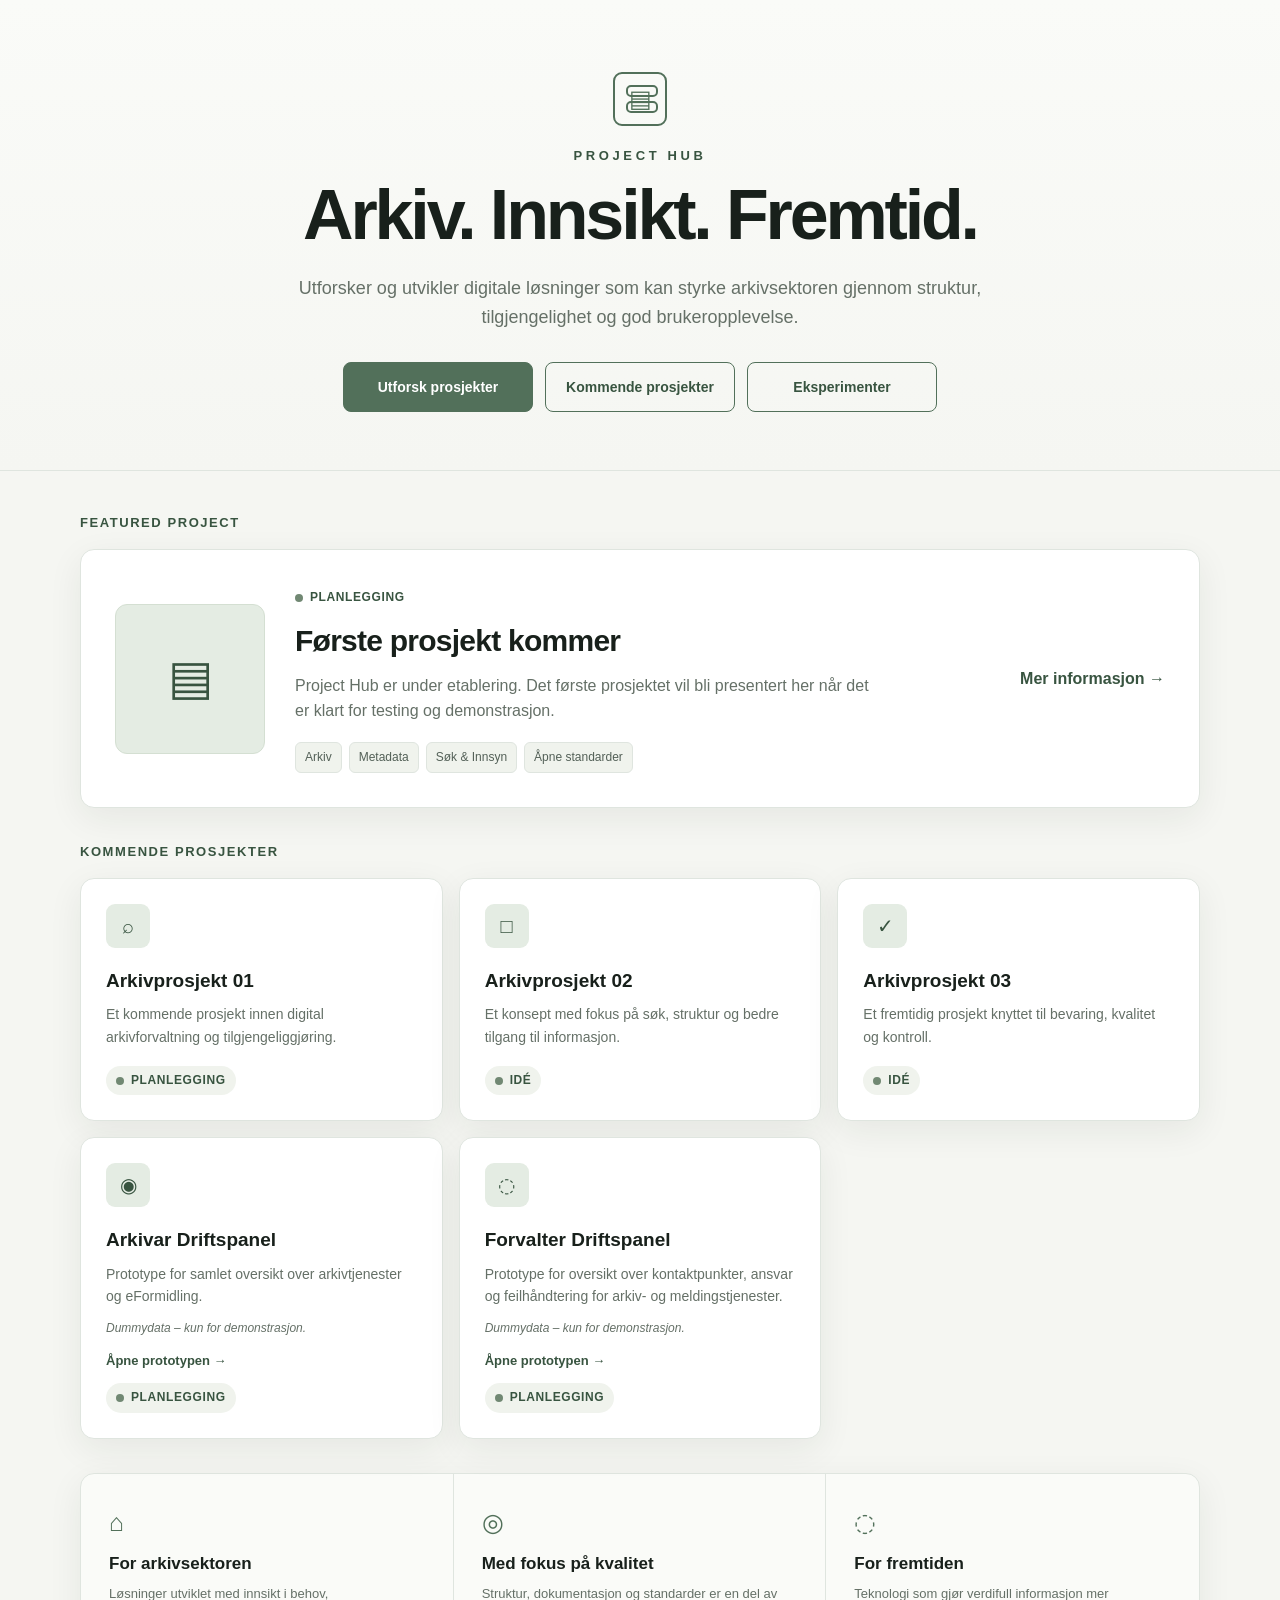
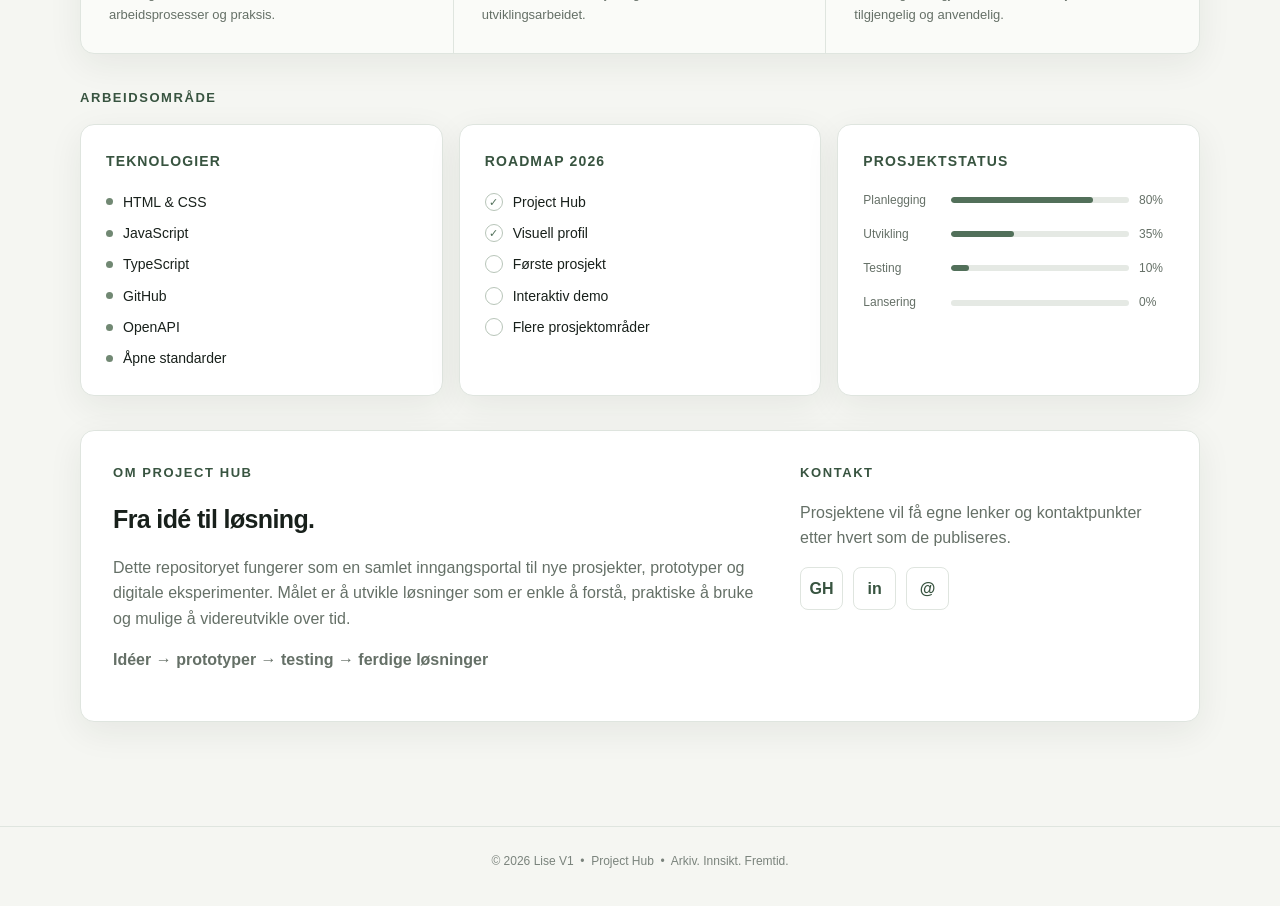
==== commit 9abb31c9: "Add files via upload" ====
--- a/index.html
+++ b/index.html
@@ -277,6 +277,23 @@
       margin: 0 0 18px;
     }
 
+    /* Brukes av de to driftspanel-prototypene */
+    .prototype-note {
+      color: var(--muted);
+      font-size: 12px !important;
+      font-style: italic;
+      margin-top: -6px !important;
+      margin-bottom: 12px !important;
+    }
+
+    .project-card .project-open {
+      color: var(--green-dark);
+      font-size: 13px;
+      font-weight: 700;
+      margin-top: auto;
+      margin-bottom: 12px;
+    }
+
     .project-card .status {
       margin-top: auto;
       align-self: flex-start;
@@ -285,6 +302,10 @@
       border-radius: 20px;
     }
 
+    .project-card .project-open + .status {
+      margin-top: 0;
+    }
+
     .mission {
       display: grid;
       grid-template-columns: repeat(3, 1fr);
@@ -437,6 +458,12 @@
       color: #7a837c;
       font-size: 12px;
       border-top: 1px solid var(--line);
+    }
+
+    @media (max-width: 1100px) {
+      .grid-3 {
+        grid-template-columns: repeat(2, 1fr);
+      }
     }
 
     @media (max-width: 820px) {
@@ -571,6 +598,35 @@
         <h3>Arkivprosjekt 03</h3>
         <p>Et fremtidig prosjekt knyttet til bevaring, kvalitet og kontroll.</p>
         <span class="status">Idé</span>
+      </article>
+
+      <!-- NYTT: DRIFTSPANEL FOR ARKIVAR -->
+      <article class="card project-card">
+        <div class="small-icon">◉</div>
+        <h3>Arkivar Driftspanel</h3>
+        <p>
+          Prototype for samlet oversikt over arkivtjenester og eFormidling.
+        </p>
+        <p class="prototype-note">
+          Dummydata – kun for demonstrasjon.
+        </p>
+        <a class="project-open" href="arkivar-driftspanel/">Åpne prototypen →</a>
+        <span class="status">Planlegging</span>
+      </article>
+
+      <!-- NYTT: DRIFTSPANEL FOR FORVALTER -->
+      <article class="card project-card">
+        <div class="small-icon">◌</div>
+        <h3>Forvalter Driftspanel</h3>
+        <p>
+          Prototype for oversikt over kontaktpunkter, ansvar og feilhåndtering
+          for arkiv- og meldingstjenester.
+        </p>
+        <p class="prototype-note">
+          Dummydata – kun for demonstrasjon.
+        </p>
+        <a class="project-open" href="forvalter-driftspanel/">Åpne prototypen →</a>
+        <span class="status">Planlegging</span>
       </article>
     </div>
   </section>
